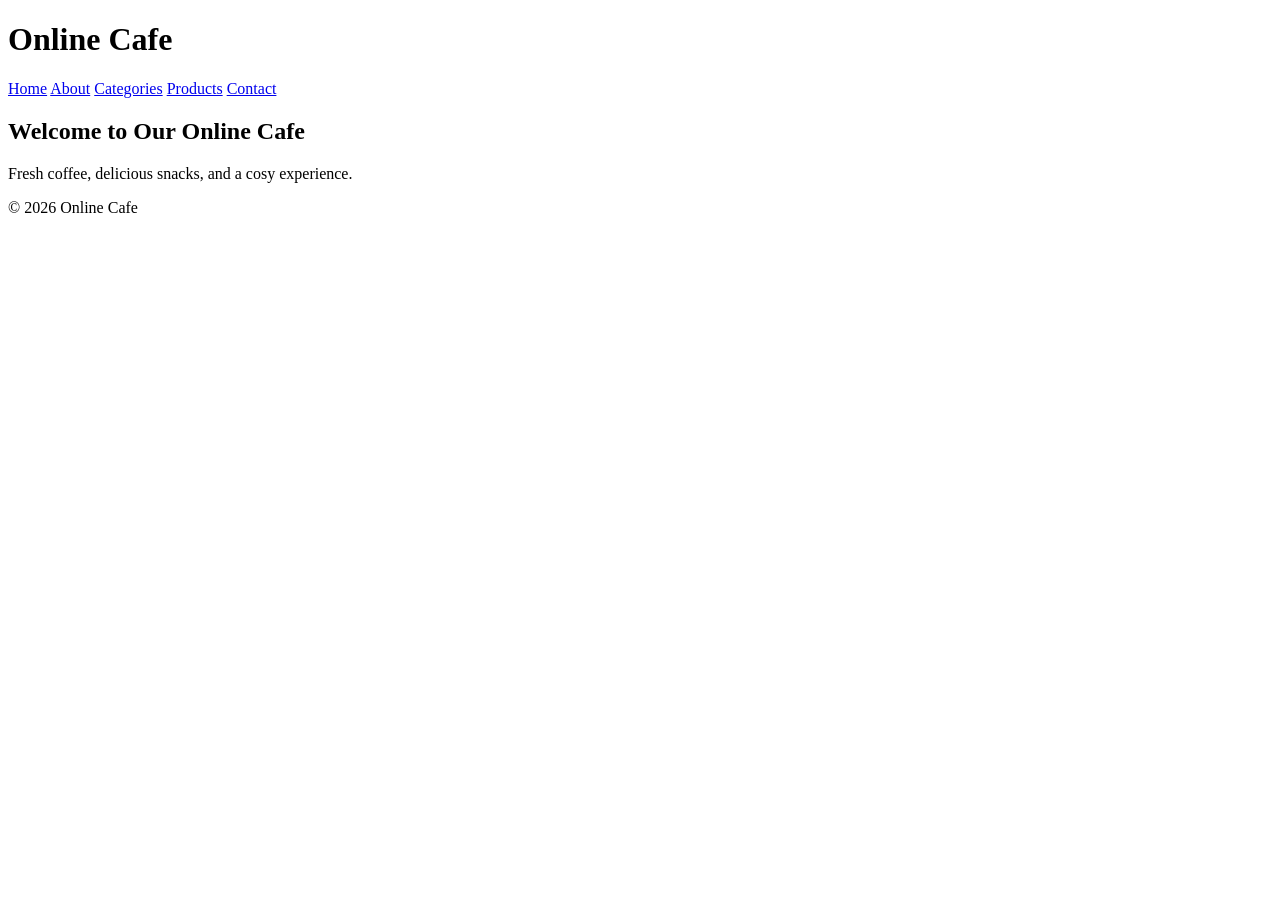
==== index.html @ c0706818 "Add files via upload" ====
<!DOCTYPE html>
<html lang="en">

<head>
    <meta charset="UTF-8">
    <meta name="viewport" content="width=device-width, initial-scale=1.0">
    <title>Online Cafe</title>

    <link rel="stylesheet" href="assets/css/base.css">
    <link rel="stylesheet" href="assets/css/layout.css">
    <link rel="stylesheet" href="assets/css/components.css">
    <link rel="stylesheet" href="assets/css/responsive.css">
</head>

<body>

<header>
    <h1>Online Cafe</h1>

    <nav>
        <a href="index.html">Home</a>
        <a href="about.html">About</a>
        <a href="categories.html">Categories</a>
        <a href="products.html">Products</a>
        <a href="contact.html">Contact</a>
    </nav>
</header>

<main>

<section>
    <h2>Welcome to Our Online Cafe</h2>
    <p>Fresh coffee, delicious snacks, and a cosy experience.</p>
</section>

</main>

<footer>
    <p>© 2026 Online Cafe</p>
</footer>

</body>
</html>
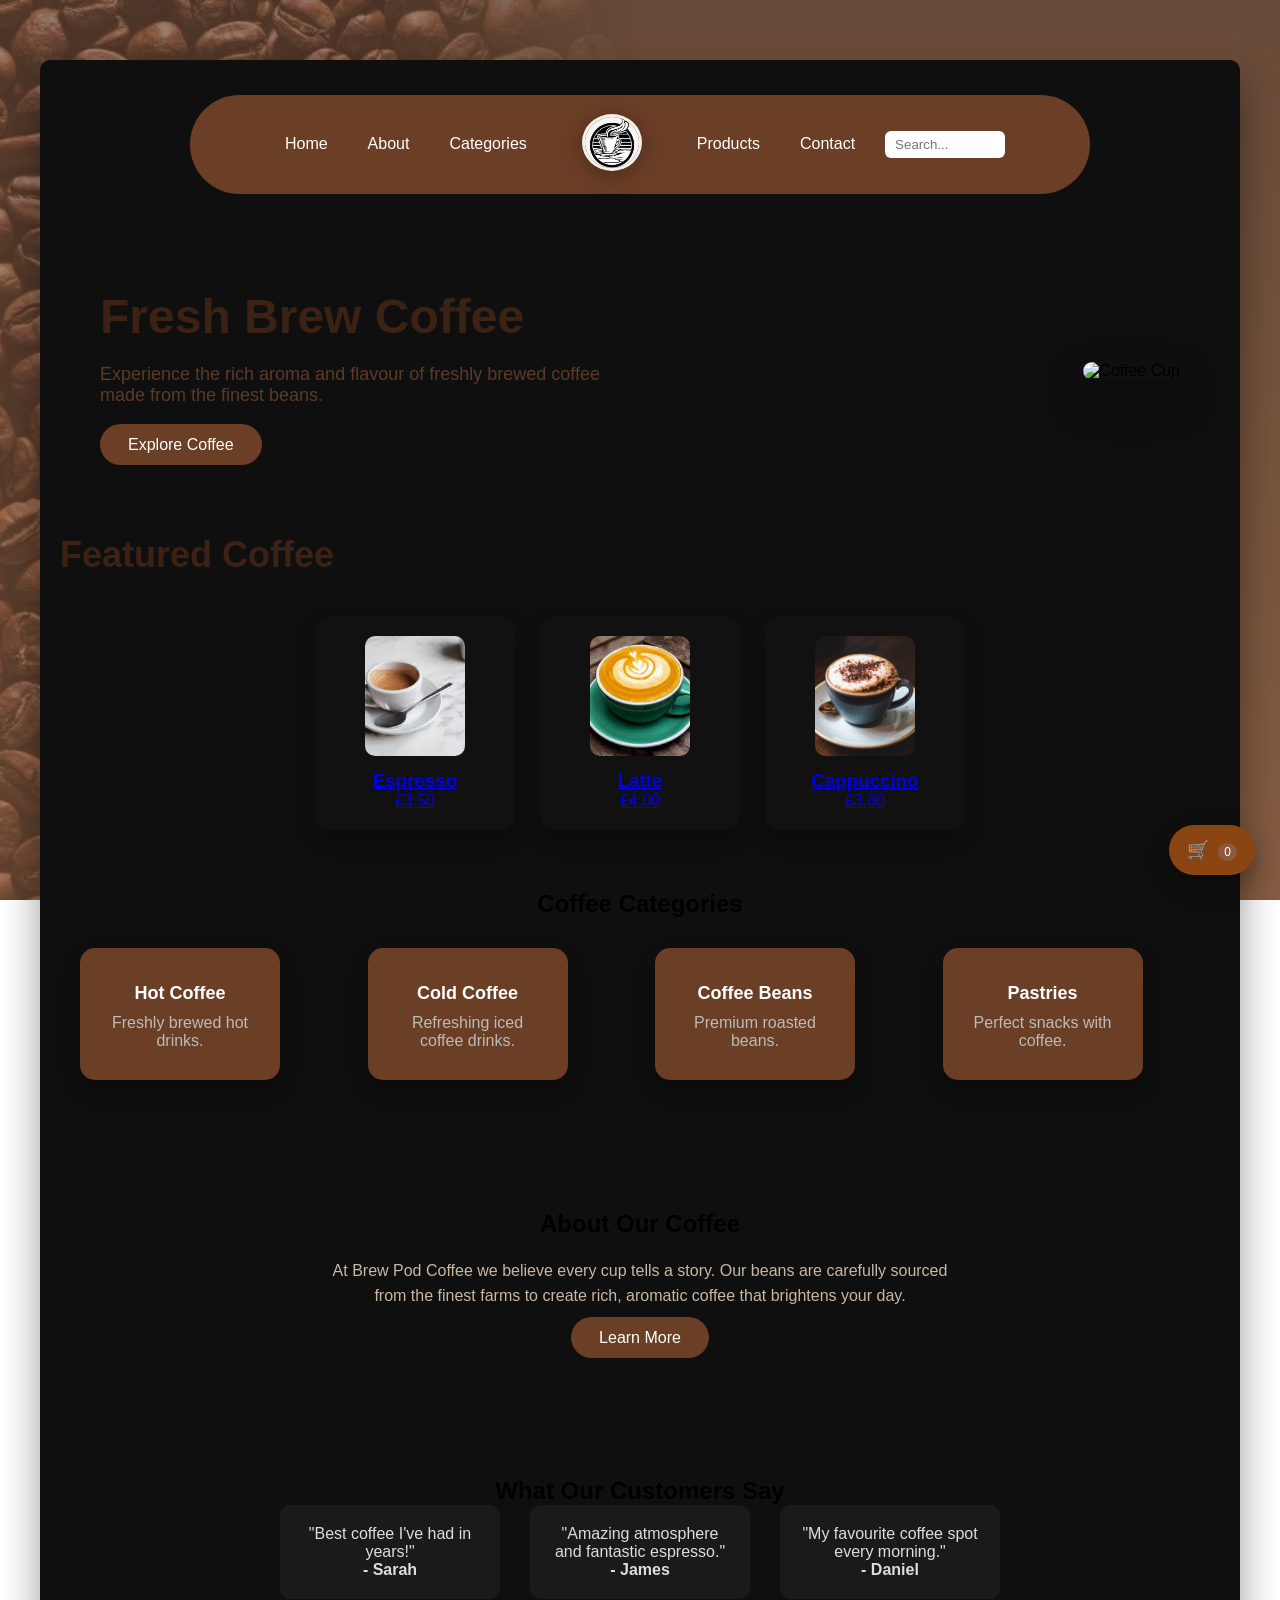
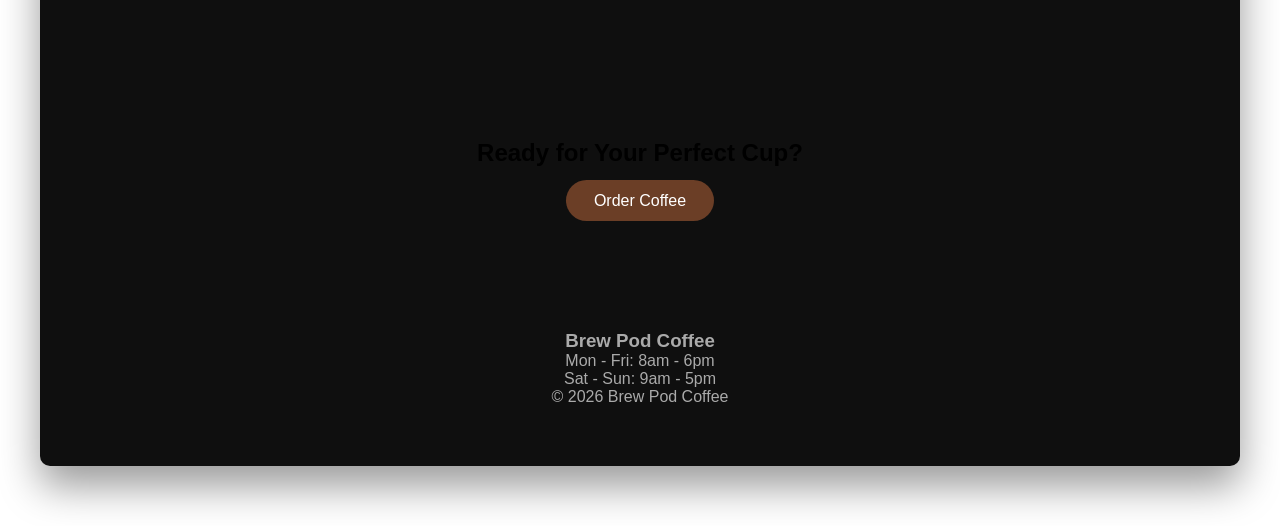
==== commit e2c020fe: "Final project" ====
--- a/index.html
+++ b/index.html
@@ -1,43 +1,227 @@
-<!DOCTYPE html>
-<html lang="en">
-
-<head>
-    <meta charset="UTF-8">
-    <meta name="viewport" content="width=device-width, initial-scale=1.0">
-    <title>Online Cafe</title>
-
-    <link rel="stylesheet" href="assets/css/base.css">
-    <link rel="stylesheet" href="assets/css/layout.css">
-    <link rel="stylesheet" href="assets/css/components.css">
-    <link rel="stylesheet" href="assets/css/responsive.css">
-</head>
-
-<body>
-
-<header>
-    <h1>Online Cafe</h1>
-
-    <nav>
-        <a href="index.html">Home</a>
-        <a href="about.html">About</a>
-        <a href="categories.html">Categories</a>
-        <a href="products.html">Products</a>
-        <a href="contact.html">Contact</a>
-    </nav>
-</header>
-
-<main>
-
-<section>
-    <h2>Welcome to Our Online Cafe</h2>
-    <p>Fresh coffee, delicious snacks, and a cosy experience.</p>
-</section>
-
-</main>
-
-<footer>
-    <p>© 2026 Online Cafe</p>
-</footer>
-
-</body>
+<!DOCTYPE html>
+<html lang="en">
+
+    <head>
+        <meta charset="UTF-8">
+        <meta name="viewport" content="width=device-width, initial-scale=1.0">
+        <title>Brew Pod Coffee House</title>
+
+        <link rel="stylesheet" href="assets/css/base.css">
+        <link rel="stylesheet" href="assets/css/layout.css">
+        <link rel="stylesheet" href="assets/css/components.css">
+        <link rel="stylesheet" href="assets/css/responsive.css">
+    </head>
+
+    <body>
+
+<!-- NAVBAR -->
+<img src="assets/images/large-beans.jpg" class="beans-bg">
+
+        <div class="page-wrapper">
+
+        <div class="content-container">
+
+           <header class="navbar">
+
+            <div class="nav-group">
+
+                <a href="index.html">Home</a>
+                <a href="about.html">About</a>
+                <a href="categories.html">Categories</a>
+
+                <a href="index.html">
+                    <img src="assets/images/logo.png" class="nav-logo">
+                </a>
+
+                <a href="products.html">Products</a>
+                <a href="contact.html">Contact</a>
+
+                <input type="text" placeholder="Search..." class="search-bar" id="search-input">
+
+            </div>
+
+        </header>
+    
+        <section class="hero">
+
+            <div class="hero-text">
+
+                <h1>Fresh Brew Coffee</h1>
+
+                <p>
+Experience the rich aroma and flavour of freshly brewed coffee
+made from the finest beans.
+                </p>
+
+                <a href="products.html" class="hero-btn">Explore Coffee</a>
+
+            </div>
+
+            <div class="hero-image">
+                <img src="assets/images/coffee-cup.jpeg" alt="Coffee Cup">
+            </div>
+
+        </section>
+
+<section class="featured">
+
+        <h2>Featured Coffee</h2>
+
+    <div class="coffee-grid">
+        
+        <a href="products.html#hot">
+
+            <div class="coffee-card">
+
+                <img src="assets/images/espresso.jpeg">
+                <h3>Espresso</h3>
+                <p>£3.50</p>
+
+            </div>
+
+        </a>
+
+        <a href="products.html#hot">
+
+            <div class="coffee-card">
+
+            <img src="assets/images/latte.jpeg">
+            <h3>Latte</h3>
+            <p>£4.00</p>
+
+            </div>
+
+        </a>
+
+        <a href="products.html#hot">
+        
+            <div class="coffee-card">
+
+                <img src="assets/images/cappuccino.png">
+                <h3>Cappuccino</h3>
+                <p>£3.80</p>
+        
+            </div>
+
+        </a>
+
+
+    </div>
+
+</section>
+
+<section class="categories">
+
+    <h2>Coffee Categories</h2>
+
+    <div class="category-grid">
+
+        <div class="category-card">
+
+            <h3>Hot Coffee</h3>
+            <p>Freshly brewed hot drinks.</p>
+
+        </div>
+
+        <div class="category-card">
+
+            <h3>Cold Coffee</h3>
+            <p>Refreshing iced coffee drinks.</p>
+
+        </div>
+
+        <div class="category-card">
+
+            <h3>Coffee Beans</h3>
+            <p>Premium roasted beans.</p>
+        </div>
+
+        <div class="category-card">
+            
+            <h3>Pastries</h3>
+            <p>Perfect snacks with coffee.</p>
+
+        </div>
+
+
+    </div>
+
+</section>
+
+<section class="about-preview">
+
+    <h2>About Our Coffee</h2>
+
+    <p>
+At Brew Pod Coffee we believe every cup tells a story.
+Our beans are carefully sourced from the finest farms
+to create rich, aromatic coffee that brightens your day.
+</p>
+
+<a href="about.html" class="hero-btn">Learn More</a>
+
+</section>
+
+<section class="reviews">
+
+    <h2>What Our Customers Say</h2>
+
+    <div class="review-grid">
+
+        <div class="review-card">
+            
+            <p>"Best coffee I've had in years!"</p>
+            <h4>- Sarah</h4>
+
+        </div>
+
+
+        <div class="review-card">
+
+            <p>"Amazing atmosphere and fantastic espresso."</p>
+            <h4>- James</h4>
+
+        </div>
+
+
+        <div class="review-card">
+
+            <p>"My favourite coffee spot every morning."</p>
+            <h4>- Daniel</h4>
+
+        </div>
+
+
+    </div>
+
+</section>
+
+<section class="cta">
+
+  <h2>Ready for Your Perfect Cup?</h2>
+
+  <div class="cta-button">
+    <a href="products.html" class="hero-btn">Order Coffee</a>
+</div>
+
+</section>
+
+<footer class="footer">
+
+    <h3>Brew Pod Coffee</h3>
+    <p>Mon - Fri: 8am - 6pm</p>
+    <p>Sat - Sun: 9am - 5pm</p>
+    <p>© 2026 Brew Pod Coffee</p>
+
+</footer>
+
+    <script src="assets/js/script.js"></script>
+
+    <div class="floating-cart">
+    <a href="cart.html">
+        🛒 <span id="cart-count">0</span>
+    </a>
+</div>
+
+    </body>
 </html>
--- a/assets/css/base.css
+++ b/assets/css/base.css
@@ -0,0 +1,334 @@
+*{
+margin:0;
+padding:0;
+box-sizing:border-box;
+}
+
+body{
+margin:0;
+font-family:Arial, Helvetica, sans-serif;
+
+background:
+linear-gradient(rgba(77, 43, 21, 0.85), rgba(120,75,45,0.9)),
+url("../images/coffee-bg.jpg");
+
+background-size:cover;
+background-position:center;
+background-attachment:fixed;
+}
+
+.products-section{
+margin-top:60px;
+}
+
+.product-grid{
+
+display:grid;
+
+grid-template-columns:repeat(3,1fr);
+
+gap:30px;
+
+}
+
+.product-card{
+
+background:#fff;
+
+border-radius:15px;
+
+padding:20px;
+
+text-align:center;
+
+transition:0.3s;
+
+}
+
+.product-card img{
+
+width:100%;
+
+border-radius:10px;
+
+margin-bottom:10px;
+
+}
+
+.product-card:hover{
+
+transform:translateY(-10px);
+
+box-shadow:0 15px 30px rgba(0,0,0,0.25);
+
+}
+
+.products-section h2{
+margin:60px 0 20px 0;
+text-align:center;
+font-size:28px;
+}
+
+.product-grid{
+display:grid;
+grid-template-columns:repeat(3,1fr);
+gap:30px;
+}
+
+.add-cart{
+margin-top:10px;
+padding:8px 16px;
+border:none;
+background:#6b3e26;
+color:white;
+border-radius:5px;
+cursor:pointer;
+transition:0.3s;
+}
+
+.add-cart:hover{
+background:#8b5a3c;
+}
+
+.products-section{
+margin-bottom:60px;
+}
+
+.products-section h2{
+font-size:28px;
+margin-bottom:25px;
+color:#4b2e1e;
+}
+
+html{
+scroll-behavior:smooth;
+}
+
+.about-mission{
+
+text-align:center;
+margin:50px 0;
+padding:20px;
+background:#111;
+border-radius:10px;
+
+}
+
+.process-grid{
+
+display:grid;
+
+grid-template-columns:repeat(3,1fr);
+
+gap:20px;
+
+margin-top:20px;
+
+}
+
+.process-card{
+
+background:#111;
+
+padding:20px;
+
+border-radius:10px;
+
+text-align:center;
+
+transition:0.3s;
+
+}
+
+.process-card:hover{
+
+transform:translateY(-5px);
+
+}
+
+.stats-grid{
+
+display:flex;
+
+justify-content:space-around;
+
+text-align:center;
+
+margin:50px 0;
+
+}
+
+.stats-grid h2{
+
+font-size:28px;
+
+color:#d2a679;
+
+}
+
+.team-card img{
+width:100%;
+height:220px;
+object-fit:cover;
+border-radius:10px;
+}
+
+.category-grid{
+
+display:grid;
+
+grid-template-columns:repeat(2,1fr);
+
+gap:25px;
+
+margin-top:30px;
+
+}
+
+.category-card{
+
+background:#8B4513; /* brown card */
+
+border-radius:15px;
+
+padding:15px;
+
+text-align:center;
+
+cursor:pointer;
+
+text-decoration:none;
+
+transition:0.3s;
+
+}
+
+.category-card img{
+
+width:100%;
+height:180px;
+
+object-fit:cover;
+
+border-radius:10px;
+
+margin-bottom:10px;
+
+}
+
+.category-card h3{
+
+position:static; /* IMPORTANT */
+
+color:white;
+
+font-size:18px;
+
+margin-top:5px;
+
+}
+
+.category-card:hover img{
+
+transform:scale(1.1);
+
+}
+
+.search-bar{
+border-radius:20px;
+padding:8px 15px;
+border:none;
+outline:none;
+}
+
+.sort-container{
+
+margin:20px 0;
+
+display:flex;
+align-items:center;
+gap:10px;
+
+}
+
+#sort-price{
+
+padding:6px 10px;
+border-radius:6px;
+border:none;
+
+}
+
+.coffee-grid{
+
+display:flex;
+
+justify-content:center; /* center items */
+
+gap:25px; /* space between */
+
+flex-wrap:wrap; /* responsive */
+
+margin-top:20px;
+
+}
+
+.coffee-card{
+
+background:#111;
+
+padding:15px;
+
+border-radius:12px;
+
+width:180px;
+
+text-align:center;
+
+transition:0.3s;
+
+}
+
+.coffee-card img{
+
+width:100%;
+
+height:120px;
+
+object-fit:cover;
+
+border-radius:10px;
+
+margin-bottom:10px;
+
+}
+
+.coffee-card{
+
+background:#111;
+
+padding:15px;
+
+border-radius:12px;
+
+width:180px;
+
+text-align:center;
+
+transition:0.3s;
+
+}
+
+.coffee-card img{
+
+width:100%;
+
+height:120px;
+
+object-fit:cover;
+
+border-radius:10px;
+
+margin-bottom:10px;
+
+}
--- a/assets/css/layout.css
+++ b/assets/css/layout.css
@@ -0,0 +1,339 @@
+.page-wrapper{
+display:flex;
+justify-content:center;
+padding:60px 0;
+}
+
+.content-container{
+width:1200px;
+background:#f8f5f2;
+border-radius:25px;
+padding:40px;
+box-shadow:0 20px 40px rgba(0,0,0,0.4);
+background:#0f0f0f;
+border-radius:10px;
+padding:20px;
+position:relative;
+z-index:2;
+
+}
+
+.nav-left,
+.nav-right{
+
+display:flex;
+align-items:center;
+gap:25px;
+}
+
+.navbar{
+display:flex;
+justify-content:center;
+padding:15px 30px;
+}
+
+.nav-group{
+display:flex;
+align-items:center;
+justify-content:center;
+gap: 20px;
+background:#6b3e26;
+padding:14px 40px;
+border-radius:50px;
+width:900px;
+margin:0 auto;
+}
+
+.nav-group a{
+color:white;
+text-decoration:none;
+font-size:16px;
+font-weight:500;
+padding:5px 10px
+}
+
+.search-bar{
+padding:6px 10px;
+border-radius:6px;
+border:none;
+width:120px;
+}
+
+.background-layer{
+display:flex;
+justify-content:center;
+padding:80px 20px;
+}
+
+.site-card{
+width:1200px;
+max-width:90%;
+background:#ffffff;
+border-radius:30px;
+padding:50px;
+box-shadow:0 20px 50px rgba(228, 223, 176, 0.842);
+}
+
+.hero h1{
+
+font-size:50px;
+color:#3a2216;
+}
+
+.hero p{
+
+font-size:20px;
+color:#6a4a3c
+}
+
+.hero{
+display:flex;
+align-items:center;
+justify-content:space-between;
+
+padding:80px 40px;
+}
+
+.hero-text{
+
+max-width:500px;
+}
+
+.hero-text h1{
+
+font-size:48px;
+color:#3b2215;
+margin-bottom:20px;
+}
+
+.hero-text p{
+
+font-size:18px;
+color:#5c3a29;
+margin-bottom:30px;
+}
+
+.hero-btn{
+
+background:#6b3e26;
+color:white;
+padding:12px 28px;
+border-radius:30px;
+text-decoration:none;
+font-weight:500;
+transition:0.3s;
+}
+
+.hero-btn:hover{
+
+background:#8a5537;
+}
+
+.hero-image img{
+
+width:350px;
+border-radius:20px;
+box-shadow:0 20px 40px rgba(0,0,0,0.4);
+
+}
+
+.featured h2{
+
+font-size:36px;
+margin-bottom:40px;
+color:#3b2215;
+}
+
+.coffee-card{
+
+background:#111;
+padding:20px;
+border-radius:15px;
+width:200px;
+box-shadow:0 10px 20px rgba(0,0,0,0.3);
+transition:all 0.3s ease;
+cursor:pointer;
+
+}
+
+.coffee-card img{
+
+width:100px;
+
+margin-bottom:10px;
+}
+
+.categories{
+
+text-align:center;
+padding:60px 20px;
+
+}
+
+.category-grid{
+
+display:flex;
+justify-content:center;
+gap:30px;
+flex-wrap:wrap;
+
+}
+.coffee-card:hover{
+
+transform:translateY(-10px) scale(1.05);
+box-shadow:0 20px 40px rgba(0,0,0,0.5);
+
+}
+
+.category-card{
+
+background:#111;
+padding:25px;
+width:200px;
+border-radius:12px;
+box-shadow:0 10px 20px rgba(0,0,0,0.3);
+transition:0.3s;
+
+}
+
+.category-card:hover{
+
+transform:translateY(-5px);
+
+}
+
+.category-card h3{
+
+color:#fff;
+margin-bottom:10px;
+
+}
+
+.category-card p{
+
+color:#bbb;
+
+}
+
+.about-preview{
+
+text-align:center;
+padding:70px 40px;
+max-width:700px;
+margin:auto;
+
+}
+
+.about-preview p{
+
+margin:20px 0;
+color:#c9b7a6;
+line-height:1.6;
+
+}
+
+.reviews{
+
+text-align:center;
+padding:60px 20px;
+
+}
+
+.review-grid{
+
+display:flex;
+justify-content:center;
+gap:30px;
+
+}
+
+.review-card{
+
+background:#1a1a1a;
+padding:20px;
+border-radius:10px;
+width:220px;
+color:#ddd;
+
+}
+
+.cta{
+text-align:center;
+padding:80px 20px;
+}
+
+.cta h2{
+margin-bottom:25px;
+}
+
+.cta-button{
+display:block;
+}
+
+.footer{
+
+text-align:center;
+padding:40px;
+color:#aaa;
+
+}
+
+.bean{
+
+position:fixed;
+width:220px;
+pointer-events:none;
+z-index:1;
+opacity:0.85;
+filter: drop-shadow(0 15px 25px rgba(0,0,0,0.25));
+
+}
+/* Bean 1 - top right corner */
+
+.bean1{
+
+top:0;
+right:0;
+transform: rotate(20deg);
+
+}
+
+/* Bean 2 - bottom left corner */
+
+.bean2{
+
+position:fixed;
+
+bottom:0;
+left:0;
+
+top:auto;
+right:auto;
+
+}
+
+.beans-bg{
+
+position:fixed;
+
+top:0;
+left:0;
+height:100vh;
+width:50vw;
+object-fit:cover;
+opacity:0.35;
+pointer-events:none;
+
+z-index:0;
+
+/* fade effect */
+
+mask-image: linear-gradient(to right, black 60%, transparent);
+-webkit-mask-image: linear-gradient(to right, black 60%, transparent);
+
+}
+
+.site-card{
+position:relative;
+z-index:2;
+}
--- a/assets/css/components.css
+++ b/assets/css/components.css
@@ -0,0 +1,489 @@
+.nav-logo{
+/* position:absolute;
+left:50%;
+transform:translateX(-50%);
+top:-30px;
+
+background:#3a2216;
+border-radius:50%;
+padding:12px;
+width:55px;
+margin:0 40px; */
+
+border-style: solid;
+border-radius: 50%;
+border-color: #f5efe8;
+
+width:50px;
+
+margin:0 20px;
+
+
+}
+
+.nav-logo{
+
+width:60px; 
+height:auto;
+margin:0 15px;
+filter: drop-shadow(0 4px 10px rgba(0,0,0,0.3));
+
+}
+
+.nav-left,
+.nav-right{
+display:flex;
+gap:25px;
+align-items:center;
+}
+
+.nav-left a,
+.nav-right a{
+text-decoration:none;
+color:#f3e6d9;
+font-weight:500;
+}
+
+.search-box input{
+
+padding:7px 14px;
+border-radius:20px;
+border:none;
+outline:none;
+background:#f5efe8;
+color:#3a2216;
+}
+
+.page-title{
+text-align:center;
+margin-bottom:40px;
+}
+
+.category-grid{
+display:grid;
+grid-template-columns:repeat(4,1fr);
+gap:30px;
+}
+
+.category-card{
+
+background:#6b3e26;
+
+padding:30px;
+
+border-radius:15px;
+
+text-align:center;
+
+color:white;
+
+transition:0.3s;
+
+}
+
+.category-card:hover{
+transform:translateY(-8px);
+box-shadow:0 15px 30px rgba(0,0,0,0.3);
+}
+
+.category-card a{
+display:inline-block;
+margin-top:10px;
+color:#f3d5b5;
+text-decoration:none;
+}
+
+.product-card{
+background:#ffffff;
+border-radius:10px;
+padding:20px;
+text-align:center;
+box-shadow:0 8px 20px rgba(0,0,0,0.1);
+transition:0.3s;
+}
+
+.product-card img{
+width:100%;
+height:180px;
+object-fit:cover;
+border-radius:8px;
+margin-bottom:10px;
+}
+
+.product-card:hover{
+transform:translateY(-8px);
+box-shadow:0 15px 30px rgba(0,0,0,0.2);
+}
+
+.cart-icon{
+color:white;
+font-size:18px;
+margin-left:15px;
+cursor:pointer;
+}
+
+#cart-count{
+background:#f3d5b5;
+color:#4b2e1e;
+padding:2px 6px;
+border-radius:10px;
+font-size:12px;
+margin-left:4px;
+}
+
+.about-hero{
+text-align:center;
+margin-bottom:40px;
+}
+
+.about-story{
+
+display:flex;
+align-items:center;
+gap:40px;
+margin-bottom:60px;
+
+}
+
+.about-image img{
+
+width:100%;
+border-radius:10px;
+
+}
+
+.about-features{
+
+text-align:center;
+
+}
+
+.features-grid{
+
+display:grid;
+grid-template-columns:repeat(3,1fr);
+gap:30px;
+margin-top:30px;
+
+}
+
+.feature-card{
+
+background:#ffffff;
+padding:25px;
+border-radius:10px;
+box-shadow:0 8px 20px rgba(0,0,0,0.1);
+transition:0.3s;
+
+}
+
+.feature-card:hover{
+
+transform:translateY(-8px);
+
+}
+
+.contact-page{
+margin-top:40px;
+}
+
+.contact-page h1{
+text-align:center;
+margin-bottom:40px;
+}
+
+.contact-container{
+
+display:flex;
+gap:50px;
+justify-content:center;
+
+}
+
+.contact-info{
+
+width:40%;
+
+}
+
+.contact-form{
+
+width:40%;
+
+}
+
+.contact-form form{
+
+display:flex;
+flex-direction:column;
+gap:12px;
+
+}
+
+.contact-form input,
+.contact-form textarea{
+
+padding:10px;
+border-radius:6px;
+border:1px solid #ccc;
+
+}
+
+.contact-form button{
+
+background:#6b3e26;
+color:white;
+padding:10px;
+border:none;
+border-radius:6px;
+cursor:pointer;
+
+}
+
+.contact-form button:hover{
+
+background:#8b5a3c;
+
+}
+
+.map-section{
+
+margin-top:60px;
+text-align:center;
+
+}
+
+.site-footer{
+
+margin-top:80px;
+background:#3e2723;
+color:white;
+padding:40px;
+
+}
+
+.footer-container{
+
+display:flex;
+justify-content:space-between;
+gap:40px;
+
+}
+
+.footer-section{
+
+display:flex;
+flex-direction:column;
+gap:8px;
+
+}
+
+.footer-section a{
+
+color:white;
+text-decoration:none;
+
+}
+
+.footer-section a:hover{
+
+text-decoration:underline;
+
+}
+
+.copyright{
+
+text-align:center;
+margin-top:20px;
+font-size:14px;
+opacity:0.8;
+
+}
+
+.cart-icon{
+
+margin-left:20px;
+font-size:18px;
+cursor:pointer;
+position:relative;
+
+}
+
+#cart-count{
+
+background:#8b5a3c;
+color:white;
+padding:2px 6px;
+border-radius:50%;
+font-size:12px;
+margin-left:4px;
+
+}
+
+
+.add-cart{
+
+margin-top:10px;
+background:#6b3e26;
+color:white;
+border:none;
+padding:8px 12px;
+border-radius:6px;
+cursor:pointer;
+
+}
+
+.add-cart:hover{
+
+background:#8b5a3c;
+
+}
+
+#popup{
+
+position:fixed;
+bottom:30px;
+right:30px;
+background:#6b3e26;
+color:white;
+padding:12px 20px;
+opacity:0;
+transition:0.3s;
+
+}
+
+#popup.show{
+
+opacity:1;
+
+}
+
+.cart-container{
+position:relative;
+}
+
+.cart-dropdown{
+
+position:absolute;
+
+top:35px;
+right:0;
+background:white;
+width:220px;
+border-radius:8px;
+box-shadow:0 5px 15px rgba(0,0,0,0.2);
+padding:15px;
+display:none;
+z-index:1000;
+
+}
+
+.cart-dropdown p{
+
+margin:6px 0;
+font-size:14px;
+
+}
+
+.cart-container:hover .cart-dropdown{
+
+display:block;
+
+}
+
+.cart-dropdown a{
+
+display:block;
+margin-top:10px;
+text-align:center;
+background:#6b3e26;
+color:white;
+padding:6px;
+border-radius:5px;
+text-decoration:none;
+
+}
+
+.cart-dropdown a:hover{
+
+background:#8b5a3c;
+
+}
+
+.cart-summary{
+
+margin-top:30px;
+padding:20px;
+background:#ffffff;
+border-radius:8px;
+box-shadow:0 5px 15px rgba(0,0,0,0.1);
+text-align:center;
+
+}
+
+.checkout-btn{
+
+margin-top:10px;
+background:#6b3e26;
+color:white;
+border:none;
+padding:10px 20px;
+border-radius:6px;
+cursor:pointer;
+font-size:16px;
+
+}
+
+.checkout-btn:hover{
+
+background:#8b5a3c;
+
+}
+
+.floating-cart{
+position:fixed;
+bottom:25px;
+right:25px;
+background:#8B4513;
+color:white;
+padding:14px 18px;
+border-radius:50px;
+font-size:18px;
+box-shadow:0 10px 25px rgba(0,0,0,0.3);
+z-index:999;
+transition:0.3s;
+}
+
+.floating-cart a{
+color:white;
+text-decoration:none;
+}
+
+.floating-cart:hover{
+transform:scale(1.1);
+background:#a0522d;
+}
+
+.floating-cart{
+position:fixed;
+bottom:25px;
+right:25px;
+background:#8B4513;
+color:white;
+padding:14px 18px;
+border-radius:50px;
+font-size:18px;
+box-shadow:0 10px 25px rgba(0,0,0,0.3);
+z-index:999;
+transition:0.3s;
+}
+
+.floating-cart a{
+color:white;
+text-decoration:none;
+}
+
+.floating-cart:hover{
+transform:scale(1.1);
+background:#a0522d;
+}
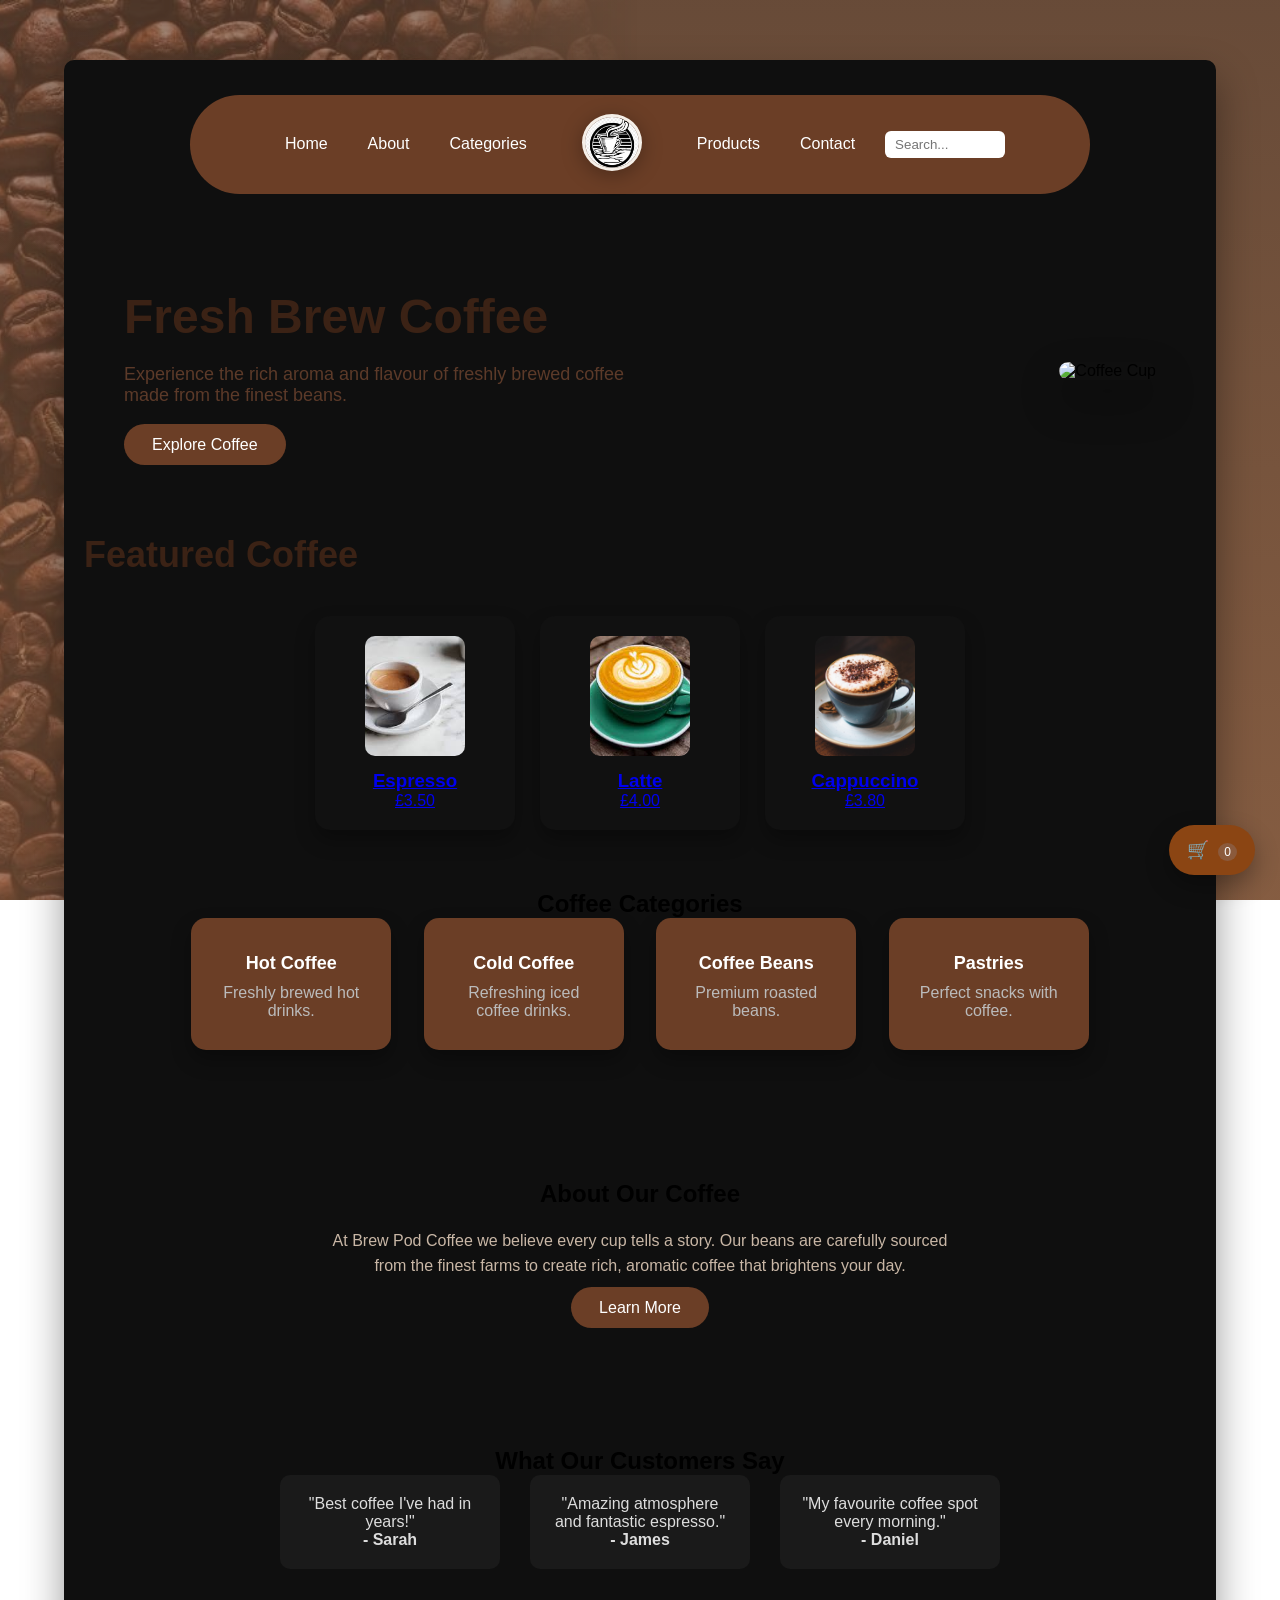
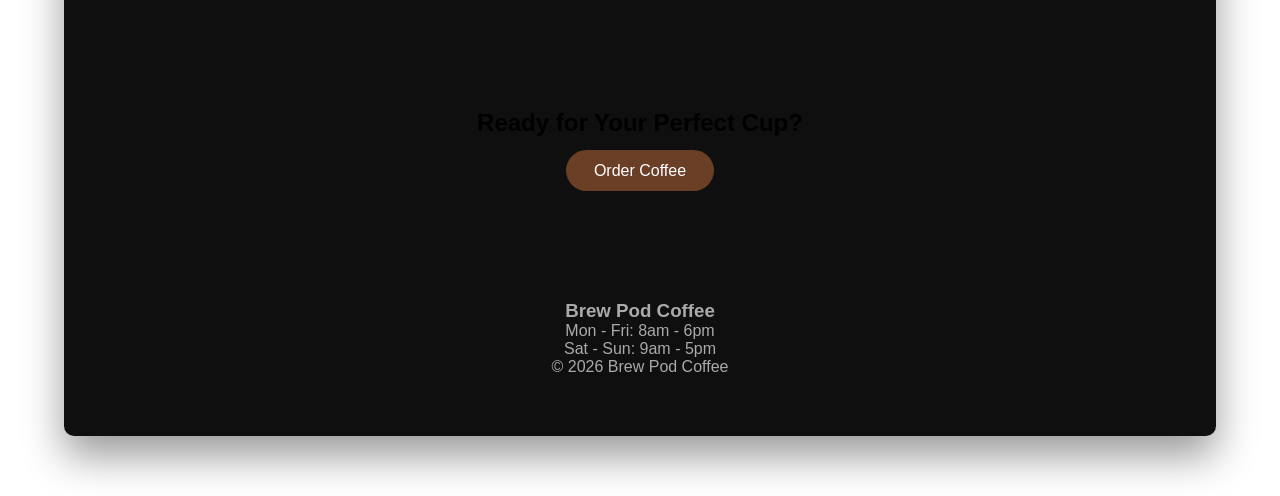
==== commit c70dd58f: "Initial commit" ====
--- a/index.html
+++ b/index.html
@@ -14,7 +14,6 @@
 
     <body>
 
-<!-- NAVBAR -->
 <img src="assets/images/large-beans.jpg" class="beans-bg">
 
         <div class="page-wrapper">
@@ -23,7 +22,7 @@
 
            <header class="navbar">
 
-            <div class="nav-group">
+            <div class="nav-group" id="nav-menu">
 
                 <a href="index.html">Home</a>
                 <a href="about.html">About</a>
@@ -38,9 +37,31 @@
 
                 <input type="text" placeholder="Search..." class="search-bar" id="search-input">
 
+                <div class="menu-toggle" id="menu-toggle">
+                    ☰
+                </div>
+
             </div>
 
         </header>
+
+        <!-- MOBILE MENU BUTTON -->
+            <div class="mobile-menu-btn" id="mobile-menu-btn">
+                ☰
+            </div>
+
+        <!-- MOBILE MENU OVERLAY -->
+            <div class="mobile-menu" id="mobile-menu">
+
+        <div class="close-btn" id="close-menu">✕</div>
+
+            <a href="index.html">Home</a>
+            <a href="about.html">About</a>
+            <a href="categories.html">Categories</a>
+            <a href="products.html">Products</a>
+            <a href="contact.html">Contact</a>
+
+        </div>
     
         <section class="hero">
 
--- a/assets/css/base.css
+++ b/assets/css/base.css
@@ -331,4 +331,179 @@
 
 margin-bottom:10px;
 
+}
+
+.cart-row{
+
+display:flex;
+align-items:center;
+justify-content:space-between;
+
+padding:10px 0;
+border-bottom:1px solid rgba(255,255,255,0.1);
+
+}
+
+.cart-row span:first-child{
+
+flex:1; /* pushes everything nicely */
+text-align:left;
+
+}
+
+.cart-row span:last-child{
+
+flex:1;
+text-align:right;
+
+}
+
+.qty-controls{
+
+display:flex;
+align-items:center;
+gap:8px;
+
+flex:1;
+justify-content:center;
+
+}
+
+.qty-controls button{
+
+background:#8B4513;
+
+color:white;
+
+border:none;
+
+padding:5px 10px;
+
+cursor:pointer;
+
+border-radius:5px;
+
+}
+
+/* Hamburger menu */
+
+.menu-toggle{
+display:none;
+font-size: 26px;
+color: white;
+cursor: pointer;
+}
+
+@media (max-width:768px){
+
+/* show hamburger */
+.menu-toggle{
+display:block;
+}
+
+/* stack navbar */
+.nav-group{
+flex-direction:column;
+align-items:center;
+width:100%;
+max-width:900px;
+flex-wrap:wrap;
+}
+
+/* hide everything except hamburger */
+.nav-group a,
+.nav-group input{
+display:none;
+}
+
+/* show when active */
+.nav-group.active a,
+.nav-group.active input{
+display:block;
+margin:10px 0;
+}
+
+}
+
+@media (max-width:1024px){
+
+.hero{
+flex-direction:column;
+text-align:center;
+gap:30px;
+}
+
+.hero-text{
+margin-bottom:20px;
+}
+
+}
+
+.categories{
+text-align:center;
+}
+
+.category-grid{
+justify-content:center;
+}
+
+.category-grid{
+max-width:900px;
+margin:0 auto;
+}
+
+body{
+overflow-x:hidden;
+}
+
+.content-container{
+width:100%;
+max-width:1200px;
+margin:0 auto;
+padding:20px; /* smaller for mobile */
+box-sizing:border-box;
+}
+
+/* NAV LINKS */
+.nav-links{
+display:flex;
+align-items:center;
+gap:20px;
+}
+
+/* HAMBURGER */
+.menu-toggle{
+display:none;
+font-size:26px;
+color:white;
+cursor:pointer;
+}
+
+/* MOBILE */
+@media (max-width:768px){
+
+.menu-toggle{
+display:block;
+}
+
+.nav-links{
+display:none;
+flex-direction:column;
+width:100%;
+text-align:center;
+background:#6b3e26;
+padding:15px 0;
+border-radius:10px;
+margin-top:10px;
+}
+
+.nav-links.active{
+display:flex;
+}
+
+}
+
+html, body{
+overflow-x: hidden;
+max-width: 100%;
 }
--- a/assets/css/layout.css
+++ b/assets/css/layout.css
@@ -5,7 +5,9 @@
 }
 
 .content-container{
-width:1200px;
+max-width: 1200px;
+width: 90%;
+margin: 0 auto;
 background:#f8f5f2;
 border-radius:25px;
 padding:40px;
@@ -40,7 +42,8 @@
 background:#6b3e26;
 padding:14px 40px;
 border-radius:50px;
-width:900px;
+width:100%;
+max-width:900px;
 margin:0 auto;
 }
 
@@ -131,7 +134,8 @@
 
 .hero-image img{
 
-width:350px;
+max-width:100%;
+height:auto;
 border-radius:20px;
 box-shadow:0 20px 40px rgba(0,0,0,0.4);
 
--- a/assets/css/components.css
+++ b/assets/css/components.css
@@ -339,22 +339,33 @@
 
 }
 
-#popup{
+.popup{
 
 position:fixed;
-bottom:30px;
-right:30px;
-background:#6b3e26;
-color:white;
-padding:12px 20px;
+
+bottom:80px;
+right:20px;
+
+background:#8B4513;
+color:white;
+
+padding:10px 15px;
+
+border-radius:6px;
+
 opacity:0;
+transform:translateY(20px);
+
 transition:0.3s;
 
-}
-
-#popup.show{
+z-index:9999;
+
+}
+
+.popup.show{
 
 opacity:1;
+transform:translateY(0);
 
 }
 
--- a/assets/css/responsive.css
+++ b/assets/css/responsive.css
@@ -0,0 +1,364 @@
+/* MOBILE */
+
+@media (max-width:768px){
+
+/* PAGE WIDTH FIX */
+.content-container{
+padding:15px;
+width:100%;
+}
+
+/* NAVBAR */
+.navbar{
+padding:10px;
+}
+
+/* PRODUCT GRID */
+.product-grid{
+grid-template-columns:1fr;
+}
+
+@media (max-width:820px){
+
+.product-grid{
+grid-template-columns:1fr;
+}
+
+.category-grid{
+grid-template-columns:1fr;
+}
+
+}
+
+/* CATEGORY GRID */
+.category-grid{
+grid-template-columns:1fr;
+}
+
+/* CARDS */
+.product-card,
+.category-card{
+width:100%;
+}
+
+/* HERO */
+.hero{
+flex-direction:column;
+text-align:center;
+}
+
+.hero img {
+    margin-top: 20px;
+}
+
+.hero-btn {
+    margin-top: 20px;
+}
+
+/* CART */
+.cart-row{
+flex-direction:column;
+align-items:flex-start;
+}
+
+}
+/* TABLET */
+
+@media (max-width:1024px){
+
+.content-container{
+padding:20px;
+}
+
+.product-grid{
+grid-template-columns:repeat(2,1fr);
+gap:20px;
+}
+
+.category-grid{
+grid-template-columns:repeat(2,1fr);
+gap:20px;
+}
+
+.hero{
+flex-direction:column;
+text-align:center;
+}
+
+}
+
+@media (max-width: 820px){
+
+.nav-group {
+    position: relative;
+}
+
+.menu-toggle {
+    display: block;
+}
+
+/* hide menu initially */
+.nav-group a,
+.nav-group input {
+    display: none;
+}
+
+/* show when active */
+.nav-group.active a,
+.nav-group.active input {
+    display: block;
+    width: 100%;
+    text-align: center;
+    margin: 10px 0;
+}
+
+.nav-group.active {
+    flex-direction: column;
+    background: #6b3e26;
+    padding: 15px;
+    border-radius: 10px;
+}
+
+}
+
+.category-grid {
+    justify-content: center;
+}
+
+@media (max-width: 1024px){
+
+.category-grid {
+    grid-template-columns: repeat(2, 1fr);
+}
+
+}
+
+.category-card {
+    margin: 0 auto;
+    text-align: center;
+}
+
+@media (max-width: 480px){
+
+.product-grid,
+.category-grid,
+.review-grid {
+    grid-template-columns: 1fr;
+}
+
+.hero h1 {
+    font-size: 24px;
+}
+
+.navbar {
+    padding: 10px;
+}
+
+}
+
+@media (max-width: 768px){
+
+    .nav-group{
+        display:none;
+        flex-direction:column;
+        background:#6f3e27;
+        position:absolute;
+        top:80px;
+        left:0;
+        width:100%;
+        padding:20px;
+    }
+
+    .nav-group.active{
+        display:flex;
+    }
+
+    .hamburger{
+        display:block;
+        font-size:28px;
+        cursor:pointer;
+        color:white;
+        position:absolute;
+        right:20px;
+        top:25px;
+    }
+}
+
+@media (max-width:768px){
+
+.hamburger{
+display:block;
+font-size:28px;
+cursor:pointer;
+color:white;
+}
+
+/* HIDE MENU */
+.nav-group{
+display:none;
+flex-direction:column;
+position:absolute;
+top:70px;
+left:0;
+width:100%;
+background:#6b3e26;
+padding:20px;
+z-index:999;
+}
+
+/* SHOW WHEN ACTIVE */
+.nav-group.active{
+display:flex;
+}
+
+/* FIX CRAMPED LAYOUT */
+.nav-container{
+flex-direction:row;
+padding:10px 15px;
+}
+
+.nav-logo{
+width:50px;
+}
+
+}@media (max-width:768px){
+
+/* show hamburger */
+.menu-toggle{
+display:block;
+}
+
+/* stack navbar */
+.nav-group{
+flex-direction:column;
+align-items:center;
+}
+
+/* hide links BUT NOT hamburger */
+.nav-group a,
+.nav-group input{
+display:none;
+}
+
+/* when active → show */
+.nav-group.active a,
+.nav-group.active input{
+display:block;
+margin:10px 0;
+}
+
+/* KEEP hamburger visible */
+.menu-toggle{
+display:block;
+}
+
+}
+
+/* MOBILE MENU BUTTON */
+.mobile-menu-btn{
+display:none;
+position:fixed;
+top:20px;
+left:50%;
+transform:translateX(-50%);
+font-size:28px;
+background:#111;
+color:white;
+padding:10px 15px;
+border-radius:8px;
+z-index:9999;
+cursor:pointer;
+}
+
+/* MOBILE MENU OVERLAY */
+.mobile-menu{
+position:fixed;
+top:0;
+left:0;
+width:100%;
+height:100vh;
+background:#111;
+display:flex;
+flex-direction:column;
+justify-content:center;
+align-items:center;
+gap:30px;
+opacity:0;
+pointer-events:none;
+transition:0.3s;
+z-index:9998;
+}
+
+.mobile-menu a{
+color:white;
+font-size:22px;
+text-decoration:none;
+}
+
+.mobile-menu.active{
+opacity:1;
+pointer-events:all;
+}
+
+/* CLOSE BUTTON */
+.close-btn{
+position:absolute;
+top:20px;
+left:20px;
+font-size:26px;
+color:white;
+cursor:pointer;
+}
+
+/* 🔥 BREAKPOINT */
+@media (max-width:820px){
+
+.navbar{
+display:none; /* ❌ REMOVE OLD NAVBAR */
+}
+
+.mobile-menu-btn{
+display:block; /* ✅ SHOW HAMBURGER */
+}
+
+}
+
+@media (max-width:820px){
+
+.product-grid{
+grid-template-columns:1fr !important;
+}
+
+.category-grid{
+grid-template-columns:1fr !important;
+}
+
+.process-grid{
+grid-template-columns:1fr !important;
+}
+
+.features-grid{
+grid-template-columns:1fr !important;
+}
+
+.review-grid{
+flex-direction:column;
+align-items:center;
+}
+
+}
+
+@media (max-width:820px){
+
+.hero{
+flex-direction:column;
+text-align:center;
+padding:40px 20px;
+}
+
+.hero-image img{
+max-width:100%;
+height:auto;
+}
+
+}
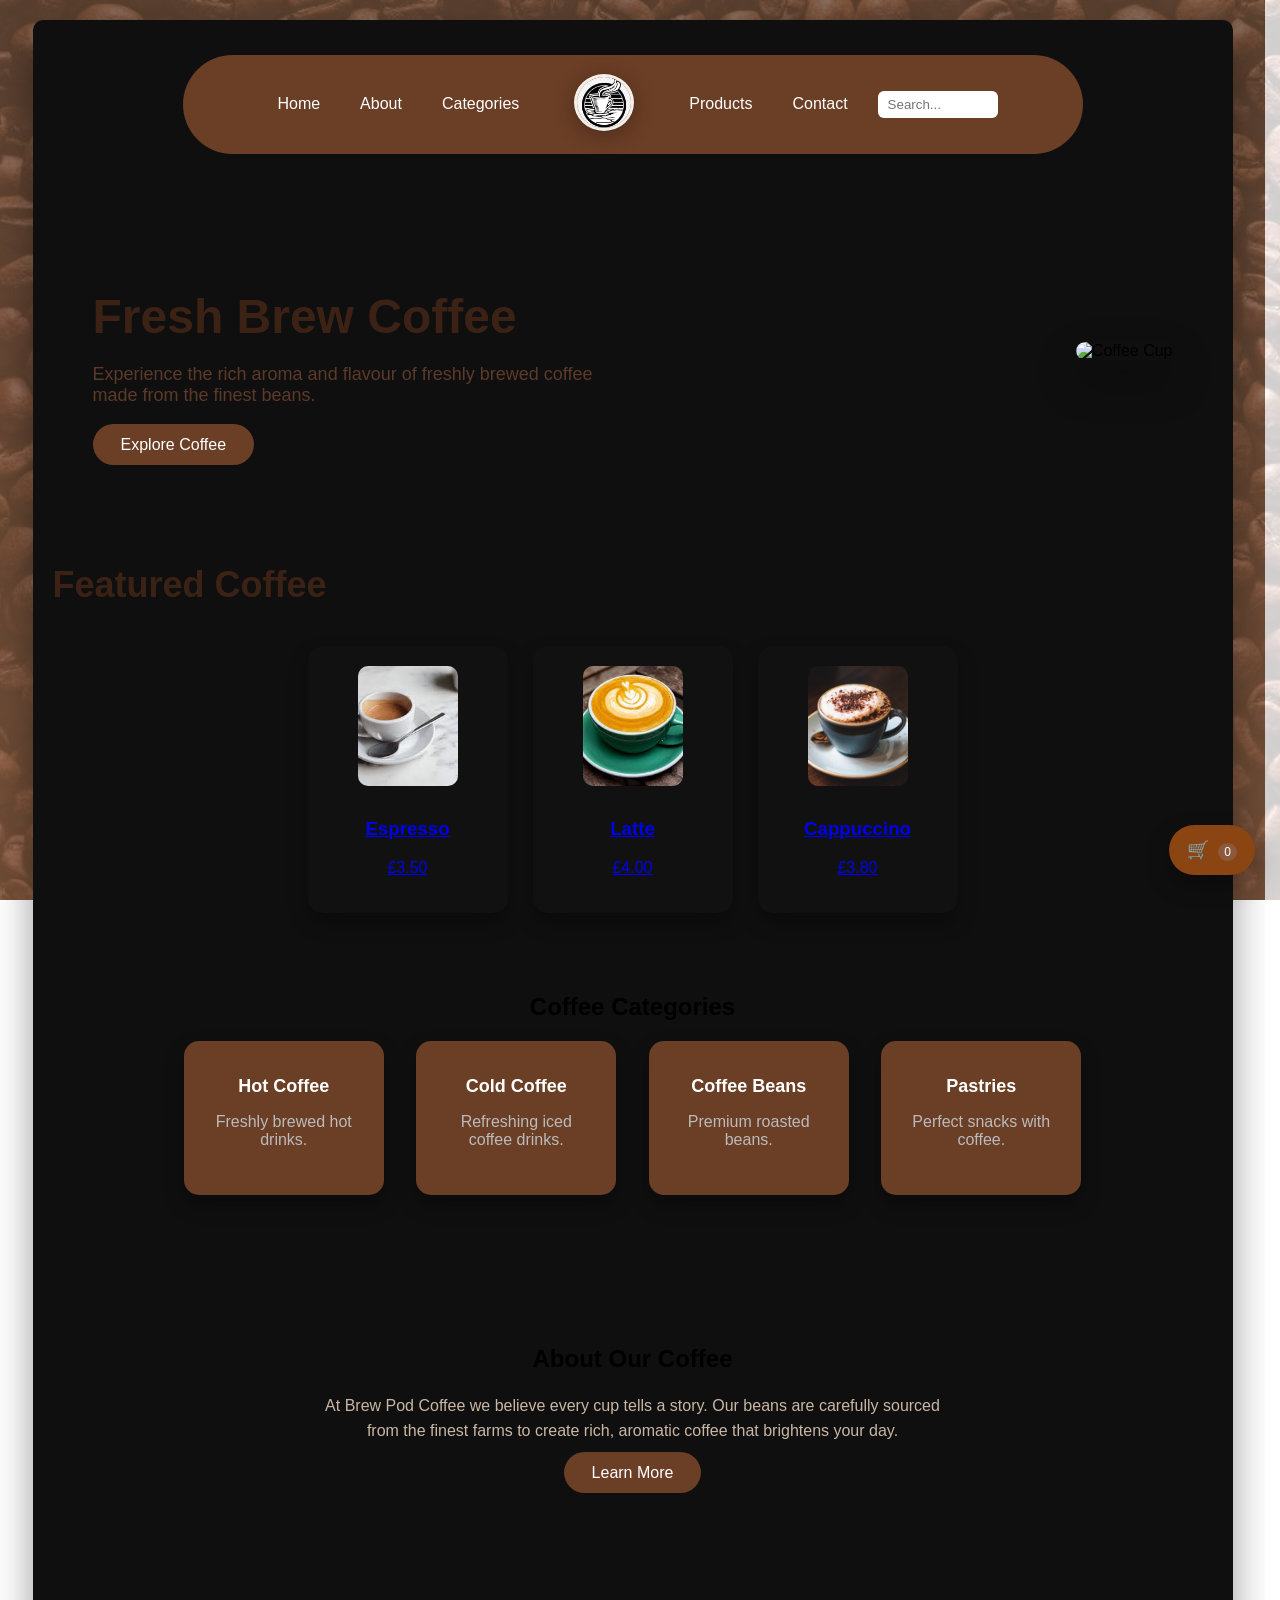
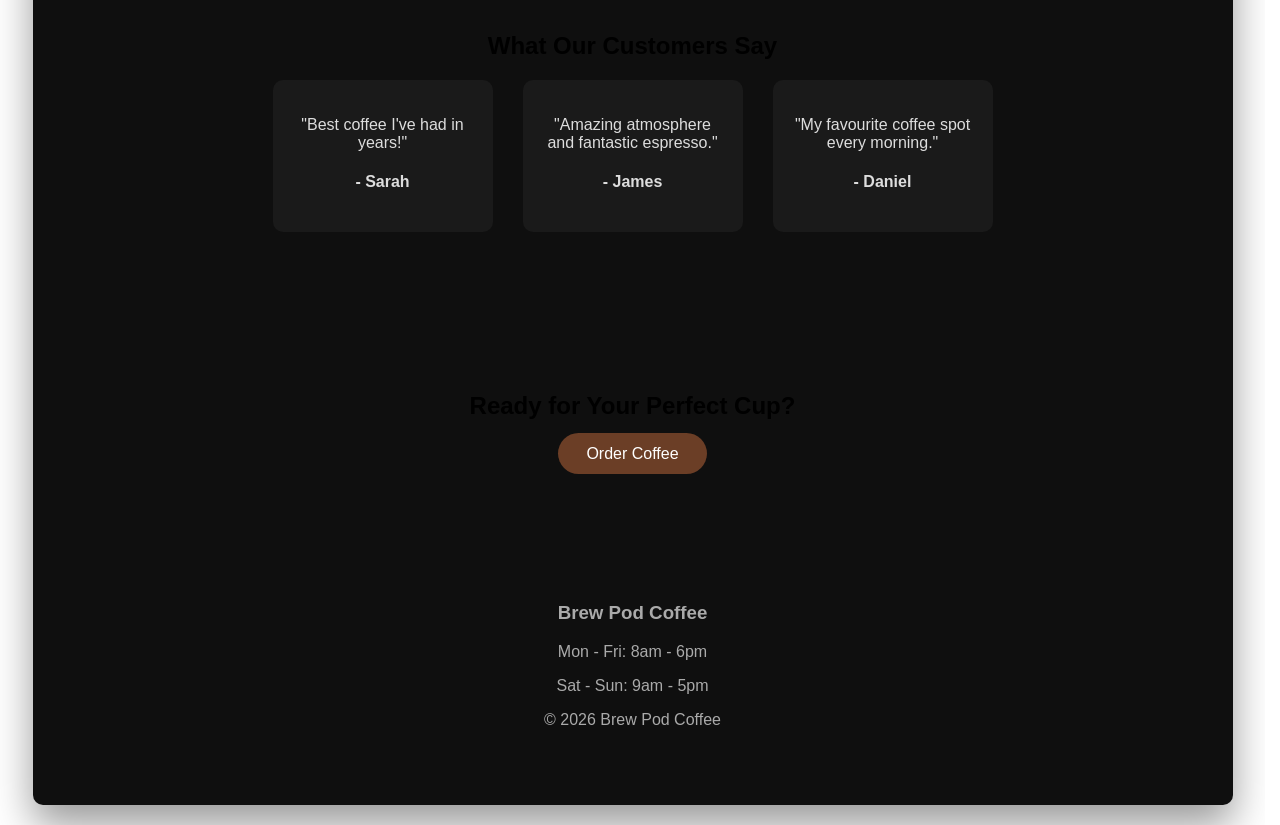
==== commit 820af2fc: "fix mobile menu and layout" ====
--- a/index.html
+++ b/index.html
@@ -1,16 +1,15 @@
 <!DOCTYPE html>
 <html lang="en">
 
-    <head>
-        <meta charset="UTF-8">
-        <meta name="viewport" content="width=device-width, initial-scale=1.0">
-        <title>Brew Pod Coffee House</title>
-
-        <link rel="stylesheet" href="assets/css/base.css">
-        <link rel="stylesheet" href="assets/css/layout.css">
-        <link rel="stylesheet" href="assets/css/components.css">
-        <link rel="stylesheet" href="assets/css/responsive.css">
-    </head>
+<head>
+    <meta charset="UTF-8">
+    <meta name="viewport" content="width=device-width, initial-scale=1.0">
+    <title>Brew Pod Coffee House</title>
+    <link rel="stylesheet" href="assets/css/base.css">
+    <link rel="stylesheet" href="assets/css/layout.css">
+    <link rel="stylesheet" href="assets/css/components.css">
+    <link rel="stylesheet" href="assets/css/responsive.css">
+</head>
 
     <body>
 
@@ -36,10 +35,6 @@
                 <a href="contact.html">Contact</a>
 
                 <input type="text" placeholder="Search..." class="search-bar" id="search-input">
-
-                <div class="menu-toggle" id="menu-toggle">
-                    ☰
-                </div>
 
             </div>
 
@@ -79,7 +74,7 @@
             </div>
 
             <div class="hero-image">
-                <img src="assets/images/coffee-cup.jpeg" alt="Coffee Cup">
+                <img src="assets/images/coffee-cup.jpeg" alt="Coffee Cup" class="hero-img">
             </div>
 
         </section>
--- a/assets/css/base.css
+++ b/assets/css/base.css
@@ -1,509 +1,279 @@
-*{
-margin:0;
-padding:0;
-box-sizing:border-box;
-}
-
-body{
-margin:0;
-font-family:Arial, Helvetica, sans-serif;
-
-background:
-linear-gradient(rgba(77, 43, 21, 0.85), rgba(120,75,45,0.9)),
-url("../images/coffee-bg.jpg");
-
-background-size:cover;
-background-position:center;
-background-attachment:fixed;
-}
-
-.products-section{
-margin-top:60px;
-}
-
-.product-grid{
-
-display:grid;
-
-grid-template-columns:repeat(3,1fr);
-
-gap:30px;
-
-}
-
-.product-card{
-
-background:#fff;
-
-border-radius:15px;
-
-padding:20px;
-
-text-align:center;
-
-transition:0.3s;
-
-}
-
-.product-card img{
-
-width:100%;
-
-border-radius:10px;
-
-margin-bottom:10px;
-
-}
-
-.product-card:hover{
-
-transform:translateY(-10px);
-
-box-shadow:0 15px 30px rgba(0,0,0,0.25);
-
-}
-
-.products-section h2{
-margin:60px 0 20px 0;
-text-align:center;
-font-size:28px;
-}
-
-.product-grid{
-display:grid;
-grid-template-columns:repeat(3,1fr);
-gap:30px;
-}
-
-.add-cart{
-margin-top:10px;
-padding:8px 16px;
-border:none;
-background:#6b3e26;
-color:white;
-border-radius:5px;
-cursor:pointer;
-transition:0.3s;
-}
-
-.add-cart:hover{
-background:#8b5a3c;
-}
-
-.products-section{
-margin-bottom:60px;
-}
-
-.products-section h2{
-font-size:28px;
-margin-bottom:25px;
-color:#4b2e1e;
-}
-
-html{
-scroll-behavior:smooth;
-}
-
-.about-mission{
-
-text-align:center;
-margin:50px 0;
-padding:20px;
-background:#111;
-border-radius:10px;
-
-}
-
-.process-grid{
-
-display:grid;
-
-grid-template-columns:repeat(3,1fr);
-
-gap:20px;
-
-margin-top:20px;
-
-}
-
-.process-card{
-
-background:#111;
-
-padding:20px;
-
-border-radius:10px;
-
-text-align:center;
-
-transition:0.3s;
-
-}
-
-.process-card:hover{
-
-transform:translateY(-5px);
-
-}
-
-.stats-grid{
-
-display:flex;
-
-justify-content:space-around;
-
-text-align:center;
-
-margin:50px 0;
-
-}
-
-.stats-grid h2{
-
-font-size:28px;
-
-color:#d2a679;
-
-}
-
-.team-card img{
-width:100%;
-height:220px;
-object-fit:cover;
-border-radius:10px;
-}
-
-.category-grid{
-
-display:grid;
-
-grid-template-columns:repeat(2,1fr);
-
-gap:25px;
-
-margin-top:30px;
-
-}
-
-.category-card{
-
-background:#8B4513; /* brown card */
-
-border-radius:15px;
-
-padding:15px;
-
-text-align:center;
-
-cursor:pointer;
-
-text-decoration:none;
-
-transition:0.3s;
-
-}
-
-.category-card img{
-
-width:100%;
-height:180px;
-
-object-fit:cover;
-
-border-radius:10px;
-
-margin-bottom:10px;
-
-}
-
-.category-card h3{
-
-position:static; /* IMPORTANT */
-
-color:white;
-
-font-size:18px;
-
-margin-top:5px;
-
-}
-
-.category-card:hover img{
-
-transform:scale(1.1);
-
-}
-
-.search-bar{
-border-radius:20px;
-padding:8px 15px;
-border:none;
-outline:none;
-}
-
-.sort-container{
-
-margin:20px 0;
-
-display:flex;
-align-items:center;
-gap:10px;
-
-}
-
-#sort-price{
-
-padding:6px 10px;
-border-radius:6px;
-border:none;
-
-}
-
-.coffee-grid{
-
-display:flex;
-
-justify-content:center; /* center items */
-
-gap:25px; /* space between */
-
-flex-wrap:wrap; /* responsive */
-
-margin-top:20px;
-
-}
-
-.coffee-card{
-
-background:#111;
-
-padding:15px;
-
-border-radius:12px;
-
-width:180px;
-
-text-align:center;
-
-transition:0.3s;
-
-}
-
-.coffee-card img{
-
-width:100%;
-
-height:120px;
-
-object-fit:cover;
-
-border-radius:10px;
-
-margin-bottom:10px;
-
-}
-
-.coffee-card{
-
-background:#111;
-
-padding:15px;
-
-border-radius:12px;
-
-width:180px;
-
-text-align:center;
-
-transition:0.3s;
-
-}
-
-.coffee-card img{
-
-width:100%;
-
-height:120px;
-
-object-fit:cover;
-
-border-radius:10px;
-
-margin-bottom:10px;
-
-}
-
-.cart-row{
-
-display:flex;
-align-items:center;
-justify-content:space-between;
-
-padding:10px 0;
-border-bottom:1px solid rgba(255,255,255,0.1);
-
-}
-
-.cart-row span:first-child{
-
-flex:1; /* pushes everything nicely */
-text-align:left;
-
-}
-
-.cart-row span:last-child{
-
-flex:1;
-text-align:right;
-
-}
-
-.qty-controls{
-
-display:flex;
-align-items:center;
-gap:8px;
-
-flex:1;
-justify-content:center;
-
-}
-
-.qty-controls button{
-
-background:#8B4513;
-
-color:white;
-
-border:none;
-
-padding:5px 10px;
-
-cursor:pointer;
-
-border-radius:5px;
-
-}
-
-/* Hamburger menu */
-
-.menu-toggle{
-display:none;
-font-size: 26px;
-color: white;
-cursor: pointer;
-}
-
-@media (max-width:768px){
-
-/* show hamburger */
-.menu-toggle{
-display:block;
-}
-
-/* stack navbar */
-.nav-group{
-flex-direction:column;
-align-items:center;
-width:100%;
-max-width:900px;
-flex-wrap:wrap;
-}
-
-/* hide everything except hamburger */
-.nav-group a,
-.nav-group input{
-display:none;
-}
-
-/* show when active */
-.nav-group.active a,
-.nav-group.active input{
-display:block;
-margin:10px 0;
-}
-
-}
-
-@media (max-width:1024px){
-
-.hero{
-flex-direction:column;
-text-align:center;
-gap:30px;
-}
-
-.hero-text{
-margin-bottom:20px;
-}
-
-}
-
-.categories{
-text-align:center;
-}
-
-.category-grid{
-justify-content:center;
-}
-
-.category-grid{
-max-width:900px;
-margin:0 auto;
-}
-
-body{
-overflow-x:hidden;
-}
-
-.content-container{
-width:100%;
-max-width:1200px;
-margin:0 auto;
-padding:20px; /* smaller for mobile */
-box-sizing:border-box;
-}
-
-/* NAV LINKS */
-.nav-links{
-display:flex;
-align-items:center;
-gap:20px;
-}
-
-/* HAMBURGER */
-.menu-toggle{
-display:none;
-font-size:26px;
-color:white;
-cursor:pointer;
-}
-
-/* MOBILE */
-@media (max-width:768px){
-
-.menu-toggle{
-display:block;
-}
-
-.nav-links{
-display:none;
-flex-direction:column;
-width:100%;
-text-align:center;
-background:#6b3e26;
-padding:15px 0;
-border-radius:10px;
-margin-top:10px;
-}
-
-.nav-links.active{
-display:flex;
-}
-
-}
-
-html, body{
-overflow-x: hidden;
-max-width: 100%;
+*, *::before, *::after {
+  box-sizing: border-box;
+}
+
+html, body {
+  margin: 0;
+  padding: 0;
+  overflow-x: hidden;
+  width: 100%;
+  max-width: 100vw;
+  position: relative;
+  scroll-behavior: smooth;
+}
+
+body {
+  font-family: Arial, Helvetica, sans-serif;
+  background:
+    linear-gradient(rgba(77, 43, 21, 0.85), rgba(120,75,45,0.9)),
+    url("../images/coffee-bg.jpg");
+  background-size: cover;
+  background-position: center;
+  background-attachment: fixed;
+  overflow-x: hidden;
+}
+
+img {
+  max-width: 100%;
+  height: auto;
+}
+
+.hero-img {
+  width: 100%;
+  max-height: 500px;
+  object-fit: cover;
+  display: block;
+}
+
+html {
+  scrollbar-gutter: stable;
+}
+
+.content-container {
+  width: 100%;
+  max-width: 1200px;
+  margin: 0 auto;
+  padding: 20px;
+  box-sizing: border-box;
+  overflow-x: hidden;
+}
+
+.search-bar {
+  border-radius: 20px;
+  padding: 8px 15px;
+  border: none;
+  outline: none;
+}
+
+.menu-toggle {
+  display: none;
+  font-size: 26px;
+  color: white;
+  cursor: pointer;
+}
+
+.sort-container {
+  margin: 20px 0;
+  display: flex;
+  align-items: center;
+  gap: 10px;
+}
+
+#sort-price {
+  padding: 6px 10px;
+  border-radius: 6px;
+  border: none;
+}
+
+.product-grid {
+  display: grid;
+  grid-template-columns: repeat(3, 1fr);
+  gap: 30px;
+}
+
+.product-card {
+  background: #fff;
+  border-radius: 15px;
+  padding: 20px;
+  text-align: center;
+  transition: 0.3s;
+}
+
+.product-card img {
+  width: 100%;
+  border-radius: 10px;
+  margin-bottom: 10px;
+}
+
+.product-card:hover {
+  transform: translateY(-10px);
+  box-shadow: 0 15px 30px rgba(0,0,0,0.25);
+}
+
+.products-section {
+  margin-top: 60px;
+  margin-bottom: 60px;
+}
+
+.products-section h2 {
+  margin: 60px 0 20px 0;
+  text-align: center;
+  font-size: 28px;
+  color: #4b2e1e;
+}
+
+.add-cart {
+  margin-top: 10px;
+  padding: 8px 16px;
+  border: none;
+  background: #6b3e26;
+  color: white;
+  border-radius: 5px;
+  cursor: pointer;
+  transition: 0.3s;
+}
+
+.add-cart:hover {
+  background: #8b5a3c;
+}
+
+.about-mission {
+  text-align: center;
+  margin: 50px 0;
+  padding: 20px;
+  background: #111;
+  border-radius: 10px;
+}
+
+.process-grid {
+  display: grid;
+  grid-template-columns: repeat(3, 1fr);
+  gap: 20px;
+  margin-top: 20px;
+}
+
+.process-card {
+  background: #111;
+  padding: 20px;
+  border-radius: 10px;
+  text-align: center;
+  transition: 0.3s;
+}
+
+.process-card:hover {
+  transform: translateY(-5px);
+}
+
+.stats-grid {
+  display: flex;
+  justify-content: space-around;
+  text-align: center;
+  margin: 50px 0;
+}
+
+.stats-grid h2 {
+  font-size: 28px;
+  color: #d2a679;
+}
+
+.category-grid {
+  display: grid;
+  grid-template-columns: repeat(2, 1fr);
+  gap: 25px;
+  margin-top: 30px;
+  max-width: 900px;
+  margin: 0 auto;
+  justify-content: center;
+}
+
+.category-card {
+  background: #8B4513;
+  border-radius: 15px;
+  padding: 15px;
+  text-align: center;
+  cursor: pointer;
+  text-decoration: none;
+  transition: 0.3s;
+  margin: 0 auto;
+}
+
+.category-card img {
+  width: 100%;
+  height: 180px;
+  object-fit: cover;
+  border-radius: 10px;
+  margin-bottom: 10px;
+}
+
+.category-card h3 {
+  position: static;
+  color: white;
+  font-size: 18px;
+  margin-top: 5px;
+}
+
+.category-card:hover img {
+  transform: scale(1.1);
+}
+
+.coffee-grid {
+  display: flex;
+  justify-content: center;
+  gap: 25px;
+  flex-wrap: wrap;
+  margin-top: 20px;
+}
+
+.coffee-card {
+  background: #111;
+  padding: 15px;
+  border-radius: 12px;
+  width: 180px;
+  text-align: center;
+  transition: 0.3s;
+}
+
+.coffee-card img {
+  width: 100%;
+  height: 120px;
+  object-fit: cover;
+  border-radius: 10px;
+  margin-bottom: 10px;
+}
+
+.cart-row {
+  display: flex;
+  align-items: center;
+  justify-content: space-between;
+  padding: 10px 0;
+  border-bottom: 1px solid rgba(255,255,255,0.1);
+}
+
+.cart-row span:first-child {
+  flex: 1;
+  text-align: left;
+}
+
+.cart-row span:last-child {
+  flex: 1;
+  text-align: right;
+}
+
+.qty-controls {
+  display: flex;
+  align-items: center;
+  gap: 8px;
+  flex: 1;
+  justify-content: center;
+}
+
+.qty-controls button {
+  background: #8B4513;
+  color: white;
+  border: none;
+  padding: 5px 10px;
+  cursor: pointer;
+  border-radius: 5px;
+}
+
+.beans-bg {
+  position: fixed;
+  top: 0;
+  left: 0;
+  width: 100vw;
+  height: 100vh;
+  object-fit: cover;
+  opacity: 0.2;
+  pointer-events: none;
+  z-index: -1;
 }
--- a/assets/css/layout.css
+++ b/assets/css/layout.css
@@ -1,25 +1,21 @@
 .page-wrapper{
-display:flex;
-justify-content:center;
-padding:60px 0;
+display:block;
+width:100%;
+padding:20px 0;
 }
 
 .content-container{
+width: 100%;
 max-width: 1200px;
-width: 90%;
 margin: 0 auto;
-background:#f8f5f2;
-border-radius:25px;
-padding:40px;
-box-shadow:0 20px 40px rgba(0,0,0,0.4);
-background:#0f0f0f;
-border-radius:10px;
+background:#f8f5f2; border-radius:25px;
+padding: 40px;
+box-shadow:0 20px 40px rgba(0,0,0,0.4); background:#0f0f0f; border-radius: 10px;
 padding:20px;
 position:relative;
 z-index:2;
-
-}
-
+box-sizing:border-box;
+}
 .nav-left,
 .nav-right{
 
@@ -316,27 +312,6 @@
 
 }
 
-.beans-bg{
-
-position:fixed;
-
-top:0;
-left:0;
-height:100vh;
-width:50vw;
-object-fit:cover;
-opacity:0.35;
-pointer-events:none;
-
-z-index:0;
-
-/* fade effect */
-
-mask-image: linear-gradient(to right, black 60%, transparent);
--webkit-mask-image: linear-gradient(to right, black 60%, transparent);
-
-}
-
 .site-card{
 position:relative;
 z-index:2;
--- a/assets/css/responsive.css
+++ b/assets/css/responsive.css
@@ -87,40 +87,6 @@
 
 }
 
-@media (max-width: 820px){
-
-.nav-group {
-    position: relative;
-}
-
-.menu-toggle {
-    display: block;
-}
-
-/* hide menu initially */
-.nav-group a,
-.nav-group input {
-    display: none;
-}
-
-/* show when active */
-.nav-group.active a,
-.nav-group.active input {
-    display: block;
-    width: 100%;
-    text-align: center;
-    margin: 10px 0;
-}
-
-.nav-group.active {
-    flex-direction: column;
-    background: #6b3e26;
-    padding: 15px;
-    border-radius: 10px;
-}
-
-}
-
 .category-grid {
     justify-content: center;
 }
@@ -156,60 +122,7 @@
 
 }
 
-@media (max-width: 768px){
-
-    .nav-group{
-        display:none;
-        flex-direction:column;
-        background:#6f3e27;
-        position:absolute;
-        top:80px;
-        left:0;
-        width:100%;
-        padding:20px;
-    }
-
-    .nav-group.active{
-        display:flex;
-    }
-
-    .hamburger{
-        display:block;
-        font-size:28px;
-        cursor:pointer;
-        color:white;
-        position:absolute;
-        right:20px;
-        top:25px;
-    }
-}
-
 @media (max-width:768px){
-
-.hamburger{
-display:block;
-font-size:28px;
-cursor:pointer;
-color:white;
-}
-
-/* HIDE MENU */
-.nav-group{
-display:none;
-flex-direction:column;
-position:absolute;
-top:70px;
-left:0;
-width:100%;
-background:#6b3e26;
-padding:20px;
-z-index:999;
-}
-
-/* SHOW WHEN ACTIVE */
-.nav-group.active{
-display:flex;
-}
 
 /* FIX CRAMPED LAYOUT */
 .nav-container{
@@ -228,25 +141,6 @@
 display:block;
 }
 
-/* stack navbar */
-.nav-group{
-flex-direction:column;
-align-items:center;
-}
-
-/* hide links BUT NOT hamburger */
-.nav-group a,
-.nav-group input{
-display:none;
-}
-
-/* when active → show */
-.nav-group.active a,
-.nav-group.active input{
-display:block;
-margin:10px 0;
-}
-
 /* KEEP hamburger visible */
 .menu-toggle{
 display:block;
@@ -254,73 +148,67 @@
 
 }
 
-/* MOBILE MENU BUTTON */
-.mobile-menu-btn{
-display:none;
-position:fixed;
-top:20px;
-left:50%;
-transform:translateX(-50%);
-font-size:28px;
-background:#111;
-color:white;
-padding:10px 15px;
-border-radius:8px;
-z-index:9999;
-cursor:pointer;
-}
-
-/* MOBILE MENU OVERLAY */
-.mobile-menu{
-position:fixed;
-top:0;
-left:0;
-width:100%;
-height:100vh;
-background:#111;
-display:flex;
-flex-direction:column;
-justify-content:center;
-align-items:center;
-gap:30px;
-opacity:0;
-pointer-events:none;
-transition:0.3s;
-z-index:9998;
-}
-
-.mobile-menu a{
-color:white;
-font-size:22px;
-text-decoration:none;
-}
-
-.mobile-menu.active{
-opacity:1;
-pointer-events:all;
-}
-
-/* CLOSE BUTTON */
-.close-btn{
-position:absolute;
-top:20px;
-left:20px;
-font-size:26px;
-color:white;
-cursor:pointer;
-}
-
-/* 🔥 BREAKPOINT */
-@media (max-width:820px){
-
-.navbar{
-display:none; /* ❌ REMOVE OLD NAVBAR */
-}
-
-.mobile-menu-btn{
-display:block; /* ✅ SHOW HAMBURGER */
-}
-
+/* MOBILE MENU BUTTON — top right corner, only on small screens */
+.mobile-menu-btn {
+  display: none;
+  position: fixed;
+  top: 15px;
+  right: 20px;
+  font-size: 26px;
+  background: #6b3e26;
+  color: white;
+  padding: 8px 14px;
+  border-radius: 8px;
+  z-index: 10000;
+  cursor: pointer;
+}
+
+/* MOBILE MENU OVERLAY — slides in from left */
+.mobile-menu {
+  position: fixed;
+  top: 0;
+  left: 0;
+  width: 100vw;
+  max-width: 100vw;  /* ADD THIS LINE */
+  height: 100vh;
+  background: #111;
+  display: flex;
+  flex-direction: column;
+  justify-content: center;
+  align-items: center;
+  gap: 30px;
+  transform: translateX(-100%);
+  transition: transform 0.3s ease;
+  z-index: 9999;
+  overflow: hidden;
+}
+
+.mobile-menu.active {
+  transform: translateX(0);
+}
+
+.mobile-menu a {
+  color: white;
+  font-size: 22px;
+  text-decoration: none;
+}
+
+.close-btn {
+  position: absolute;
+  top: 20px;
+  right: 20px;
+  font-size: 26px;
+  color: white;
+  cursor: pointer;
+}
+
+@media (max-width: 820px) {
+  .navbar {
+    display: none;
+  }
+  .mobile-menu-btn {
+    display: block;
+  }
 }
 
 @media (max-width:820px){
@@ -357,8 +245,116 @@
 }
 
 .hero-image img{
-max-width:100%;
-height:auto;
-}
+    max-width:100%;
+  }
+
+  .beans-bg{
+    display:none;
+  }
+
+  .nav-group{
+    padding:10px;
+  }
+
+    .hero{
+    flex-direction:column;
+    padding:20px;
+    width:100%;
+  }
+
+  .hero-text,
+  .hero-image{
+    width:100%;
+  }
+
+  .page-wrapper{
+    padding:10px;
+  }
+
+  .content-container{
+    width:100%;
+    max-width:100%;
+    padding:15px;
+  }
+
+  .hero{
+    flex-direction:column;
+    padding:20px;
+  }
+
+  .hero-text,
+  .hero-image{
+    min-width:0;
+    max-width:100%;
+  }
+
+}
+
+html, body {
+  overflow-x: hidden;
+  width: 100%;
+  max-width: 100vw;
+}
+
+body{
+  position:relative;
+}
+
+* {
+  box-sizing: border-box;
+}
+
+@media (max-width: 820px) {
+
+  .hero {
+    padding: 30px 15px;
+    flex-direction: column;
+    text-align: center;
+  }
+
+  .content-container {
+    padding: 15px;
+    border-radius: 10px;
+  }
+
+  .page-wrapper {
+    padding: 10px 0;
+    width: 100%;
+    overflow-x: hidden;
+  }
+
+  .hero-text {
+    max-width: 100%;
+  }
+
+  .hero-text h1 {
+    font-size: 28px;
+  }
+
+  .hero-text p {
+    font-size: 16px;
+  }
+
+  .review-grid {
+    flex-direction: column;
+    align-items: center;
+  }
+
+  .review-card {
+    width: 100%;
+  }
+
+  .about-preview {
+    padding: 30px 15px;
+  }
+
+  .cta {
+    padding: 40px 15px;
+  }
+
+  .category-card,
+  .coffee-card {
+    width: 100%;
+  }
 
 }
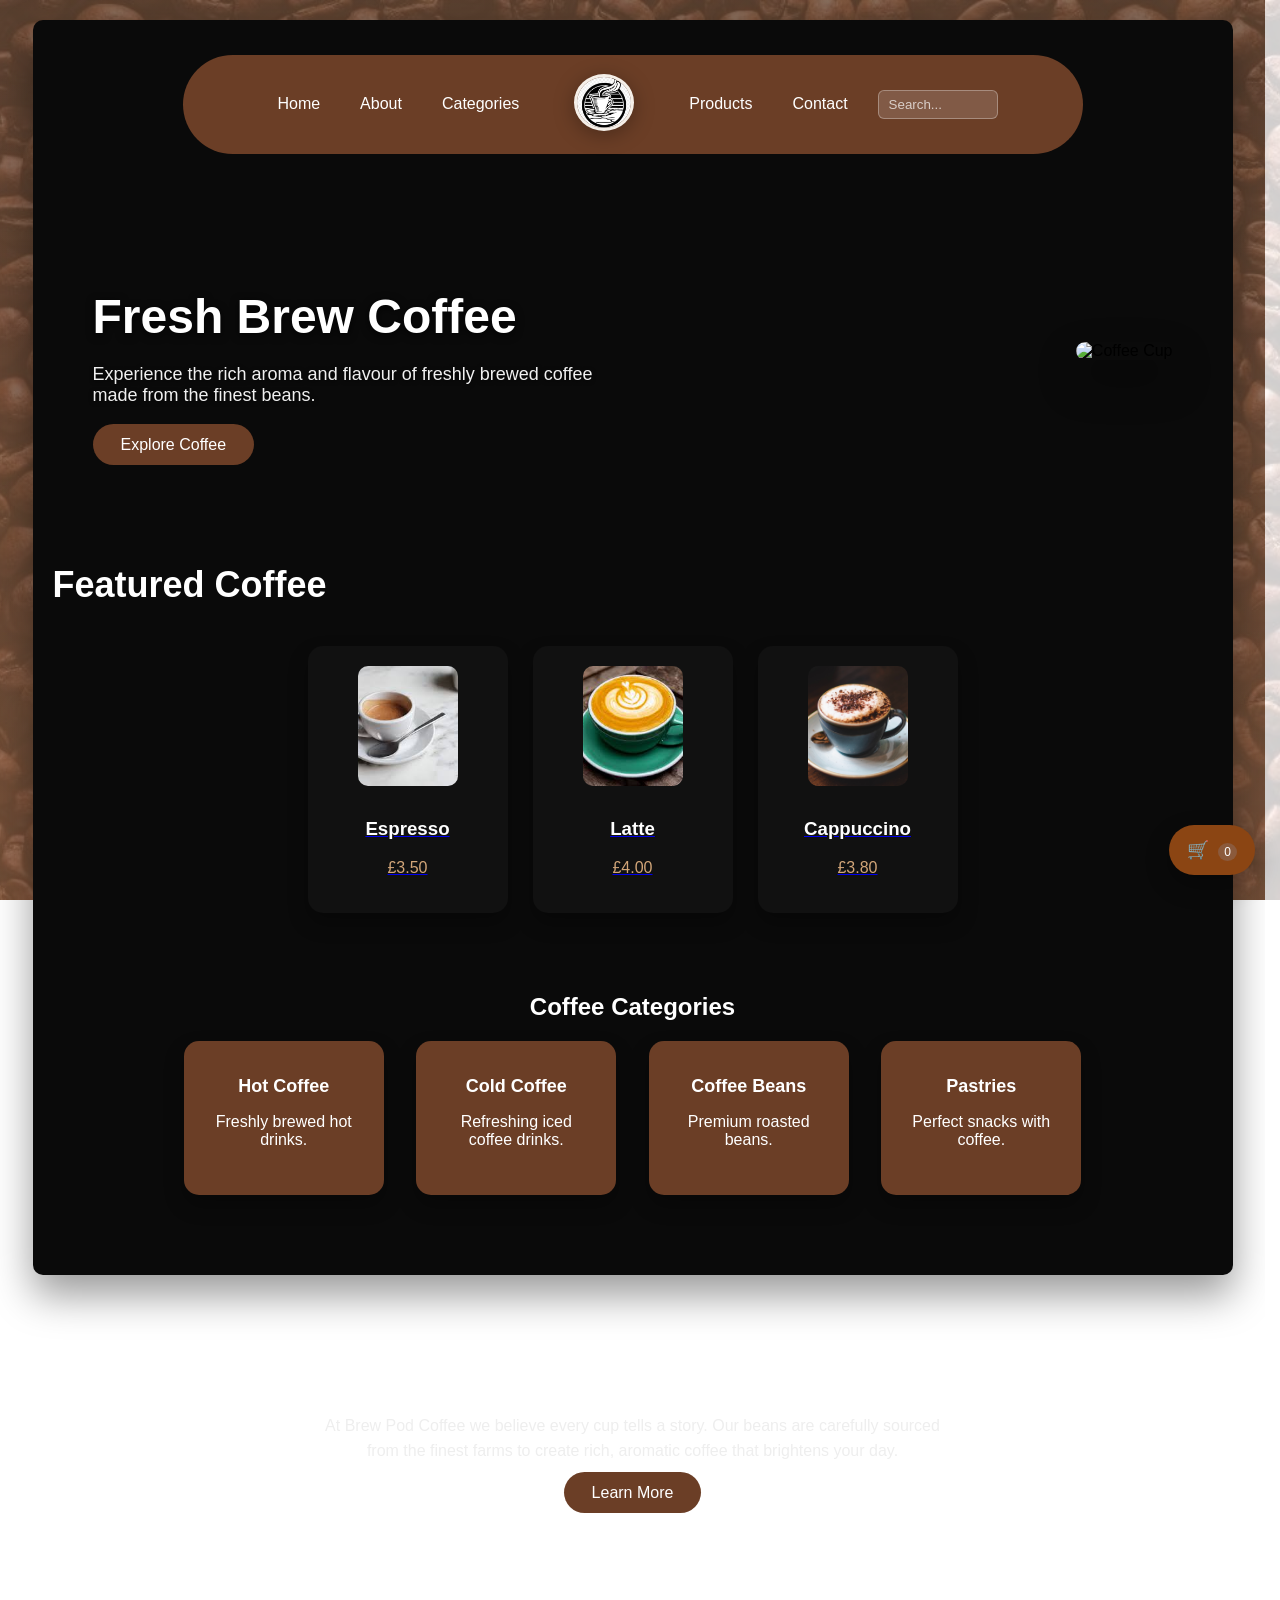
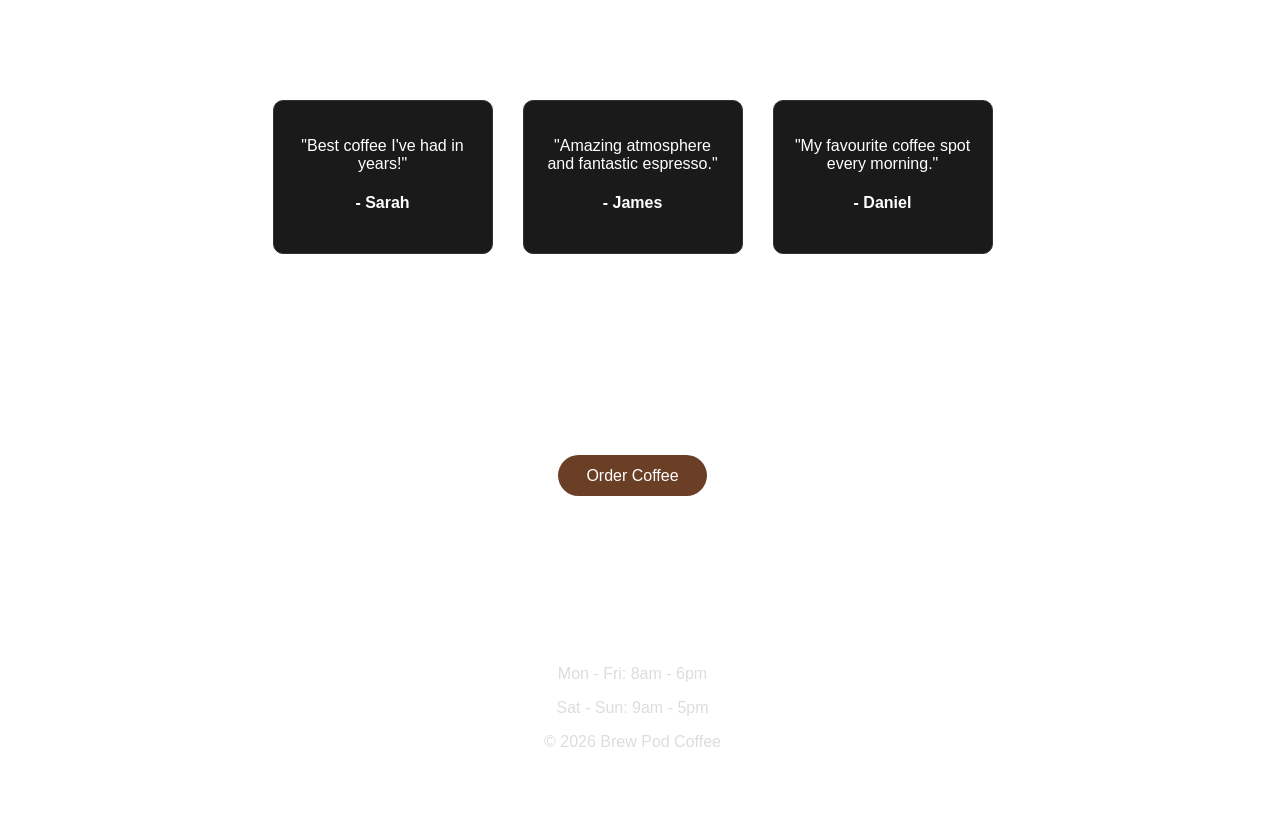
==== commit e70f277d: "link home category cards to products page" ====
--- a/index.html
+++ b/index.html
@@ -132,32 +132,27 @@
 
     <div class="category-grid">
 
-        <div class="category-card">
-
-            <h3>Hot Coffee</h3>
-            <p>Freshly brewed hot drinks.</p>
-
-        </div>
-
-        <div class="category-card">
-
-            <h3>Cold Coffee</h3>
-            <p>Refreshing iced coffee drinks.</p>
-
-        </div>
-
-        <div class="category-card">
-
-            <h3>Coffee Beans</h3>
-            <p>Premium roasted beans.</p>
-        </div>
-
-        <div class="category-card">
-            
-            <h3>Pastries</h3>
-            <p>Perfect snacks with coffee.</p>
-
-        </div>
+    <a href="products.html#hot" class="category-card">
+        <h3>Hot Coffee</h3>
+        <p>Freshly brewed hot drinks.</p>
+    </a>
+
+    <a href="products.html#cold" class="category-card">
+        <h3>Cold Coffee</h3>
+        <p>Refreshing iced coffee drinks.</p>
+    </a>
+
+    <a href="products.html#beans" class="category-card">
+        <h3>Coffee Beans</h3>
+        <p>Premium roasted beans.</p>
+    </a>
+
+    <a href="products.html#pastries" class="category-card">
+        <h3>Pastries</h3>
+        <p>Perfect snacks with coffee.</p>
+    </a>
+
+    </div>
 
 
     </div>
--- a/assets/css/base.css
+++ b/assets/css/base.css
@@ -276,4 +276,191 @@
   opacity: 0.2;
   pointer-events: none;
   z-index: -1;
+}
+
+h1, h2, h3, h4 {
+  color: #ffffff;
+}
+
+p {
+  color: #dddddd;
+}
+
+.hero-text h1 {
+  color: #ffffff;
+}
+
+.hero-text p {
+  color: #dddddd;
+}
+
+.review-card p,
+.review-card h4 {
+  color: #ffffff;
+}
+
+.review-card {
+  background: #1a1a1a;
+  border: 1px solid #333;
+}
+
+.category-card h3,
+.category-card p {
+  color: #ffffff;
+}
+
+.coffee-card h3,
+.coffee-card p {
+  color: #ffffff;
+}
+
+.about-preview h2,
+.about-preview p {
+  color: #ffffff;
+}
+
+.cta h2 {
+  color: #ffffff;
+}
+
+.footer {
+  color: #dddddd;
+}
+
+.hero-text h1 {
+  color: #ffffff !important;
+  text-shadow: 0 2px 8px rgba(0,0,0,0.8);
+}
+
+.hero-text p {
+  color: #f0f0f0 !important;
+  text-shadow: 0 1px 4px rgba(0,0,0,0.8);
+}
+
+.featured h2,
+.categories h2,
+.about-preview h2,
+.reviews h2,
+.cta h2 {
+  color: #ffffff !important;
+}
+
+.about-preview p {
+  color: #eeeeee !important;
+}
+
+.coffee-card h3 {
+  color: #ffffff !important;
+}
+
+.coffee-card p {
+  color: #d2a679 !important;
+}
+.feature-card {
+  background: #1a1a1a !important;
+  color: #ffffff !important;
+}
+
+.feature-card h3 {
+  color: #ffffff !important;
+}
+
+.feature-card p {
+  color: #dddddd !important;
+}
+
+.search-bar {
+  background: rgba(255, 255, 255, 0.15) !important;
+  color: #ffffff !important;
+  border: 1px solid rgba(255, 255, 255, 0.3) !important;
+}
+
+.search-bar::placeholder {
+  color: rgba(255, 255, 255, 0.7) !important;
+}
+.product-card {
+  background: #1a1a1a !important;
+  color: #ffffff !important;
+}
+
+.product-card h3 {
+  color: #ffffff !important;
+}
+
+.product-card .price {
+  color: #d2a679 !important;
+}
+
+.sort-container label {
+  color: #ffffff !important;
+}
+
+#sort-price {
+  background: #3a2216 !important;
+  color: #ffffff !important;
+}
+
+.content-container {
+  background: #0a0a0a !important;
+}
+
+/* CONTACT FORM */
+.contact-form input,
+.contact-form textarea {
+  background: #1a1a1a !important;
+  color: #ffffff !important;
+  border: 1px solid #444 !important;
+}
+
+.contact-form input::placeholder,
+.contact-form textarea::placeholder {
+  color: #aaaaaa !important;
+}
+
+.contact-info h2,
+.contact-info h3,
+.contact-info p,
+.contact-info li {
+  color: #ffffff !important;
+}
+
+/* CART PAGE */
+.cart-summary {
+  background: #1a1a1a !important;
+  color: #ffffff !important;
+}
+
+.cart-summary h3 {
+  color: #ffffff !important;
+}
+
+/* CART ROWS */
+.cart-row {
+  color: #ffffff !important;
+}
+
+/* FOOTER */
+.site-footer {
+  background: #0a0a0a !important;
+  color: #dddddd !important;
+}
+
+.site-footer h3,
+.site-footer p,
+.site-footer a {
+  color: #dddddd !important;
+}
+
+.products-section h2 {
+  color: #d2a679 !important;
+}
+
+.category-card h3,
+.category-card p {
+  color: #ffffff !important;
+  text-decoration: none;
+}
+
+.category-card {
+  text-decoration: none !important;
 }
--- a/assets/css/responsive.css
+++ b/assets/css/responsive.css
@@ -196,7 +196,7 @@
 .close-btn {
   position: absolute;
   top: 20px;
-  right: 20px;
+  left: 20px;
   font-size: 26px;
   color: white;
   cursor: pointer;
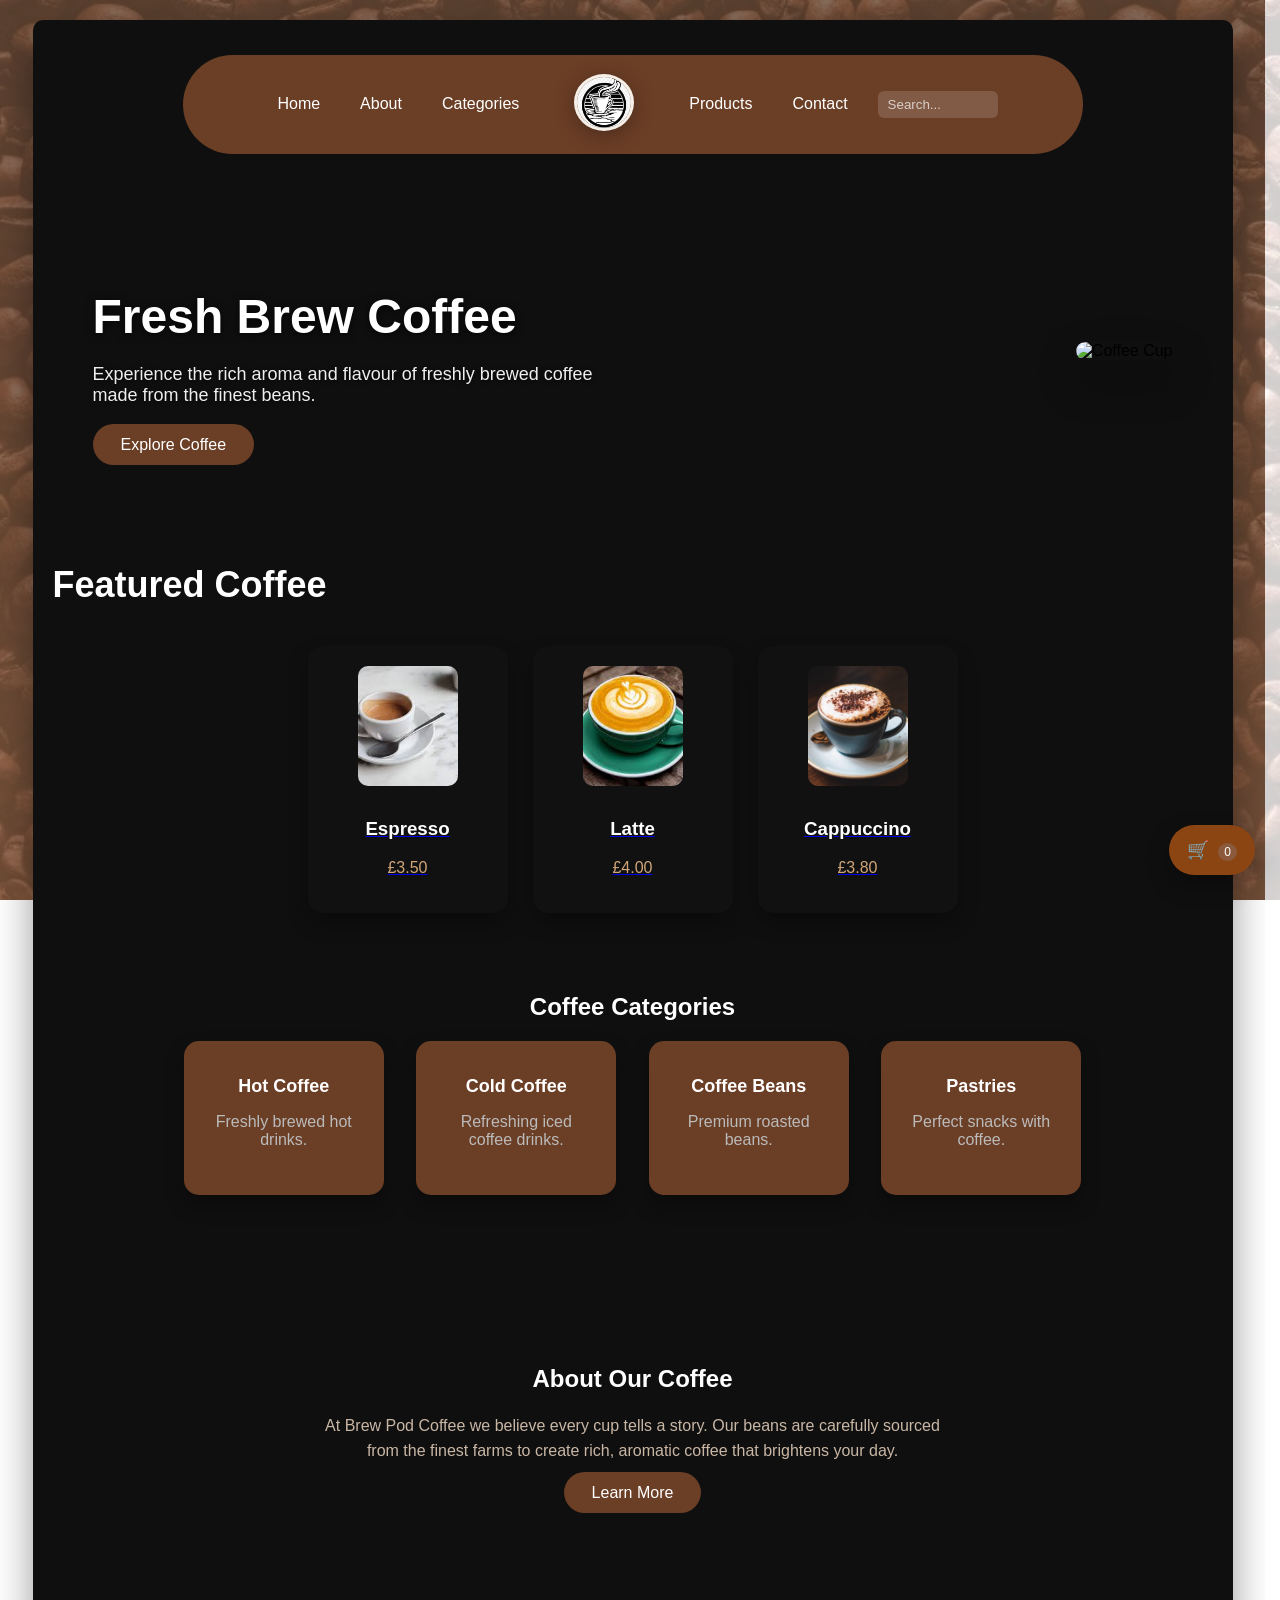
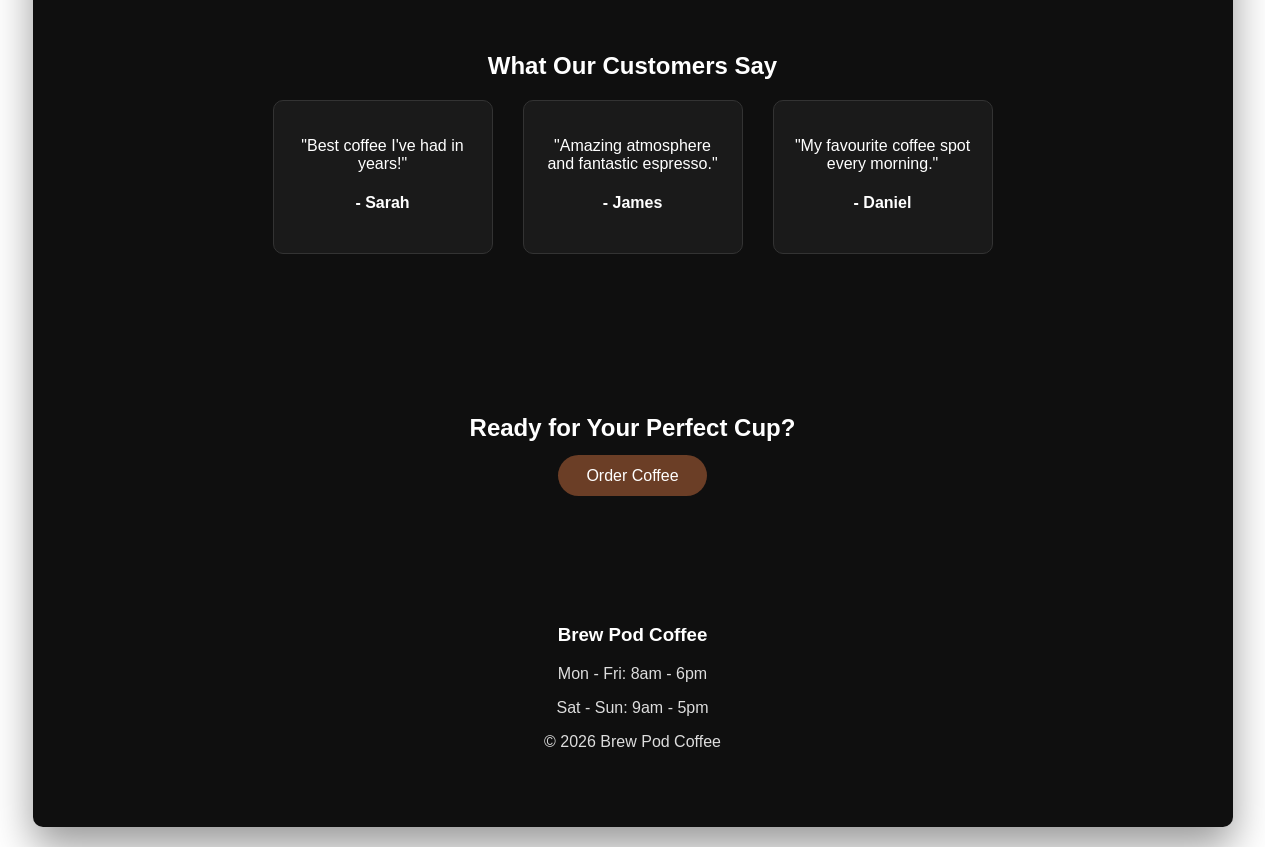
==== commit e3d2f6f5: "fix index.html extra div" ====
--- a/index.html
+++ b/index.html
@@ -154,9 +154,6 @@
 
     </div>
 
-
-    </div>
-
 </section>
 
 <section class="about-preview">
--- a/assets/css/base.css
+++ b/assets/css/base.css
@@ -12,11 +12,13 @@
   scroll-behavior: smooth;
 }
 
+html {
+  scrollbar-gutter: stable;
+}
+
 body {
   font-family: Arial, Helvetica, sans-serif;
-  background:
-    linear-gradient(rgba(77, 43, 21, 0.85), rgba(120,75,45,0.9)),
-    url("../images/coffee-bg.jpg");
+  background: linear-gradient(rgba(77, 43, 21, 0.85), rgba(120,75,45,0.9));
   background-size: cover;
   background-position: center;
   background-attachment: fixed;
@@ -33,237 +35,6 @@
   max-height: 500px;
   object-fit: cover;
   display: block;
-}
-
-html {
-  scrollbar-gutter: stable;
-}
-
-.content-container {
-  width: 100%;
-  max-width: 1200px;
-  margin: 0 auto;
-  padding: 20px;
-  box-sizing: border-box;
-  overflow-x: hidden;
-}
-
-.search-bar {
-  border-radius: 20px;
-  padding: 8px 15px;
-  border: none;
-  outline: none;
-}
-
-.menu-toggle {
-  display: none;
-  font-size: 26px;
-  color: white;
-  cursor: pointer;
-}
-
-.sort-container {
-  margin: 20px 0;
-  display: flex;
-  align-items: center;
-  gap: 10px;
-}
-
-#sort-price {
-  padding: 6px 10px;
-  border-radius: 6px;
-  border: none;
-}
-
-.product-grid {
-  display: grid;
-  grid-template-columns: repeat(3, 1fr);
-  gap: 30px;
-}
-
-.product-card {
-  background: #fff;
-  border-radius: 15px;
-  padding: 20px;
-  text-align: center;
-  transition: 0.3s;
-}
-
-.product-card img {
-  width: 100%;
-  border-radius: 10px;
-  margin-bottom: 10px;
-}
-
-.product-card:hover {
-  transform: translateY(-10px);
-  box-shadow: 0 15px 30px rgba(0,0,0,0.25);
-}
-
-.products-section {
-  margin-top: 60px;
-  margin-bottom: 60px;
-}
-
-.products-section h2 {
-  margin: 60px 0 20px 0;
-  text-align: center;
-  font-size: 28px;
-  color: #4b2e1e;
-}
-
-.add-cart {
-  margin-top: 10px;
-  padding: 8px 16px;
-  border: none;
-  background: #6b3e26;
-  color: white;
-  border-radius: 5px;
-  cursor: pointer;
-  transition: 0.3s;
-}
-
-.add-cart:hover {
-  background: #8b5a3c;
-}
-
-.about-mission {
-  text-align: center;
-  margin: 50px 0;
-  padding: 20px;
-  background: #111;
-  border-radius: 10px;
-}
-
-.process-grid {
-  display: grid;
-  grid-template-columns: repeat(3, 1fr);
-  gap: 20px;
-  margin-top: 20px;
-}
-
-.process-card {
-  background: #111;
-  padding: 20px;
-  border-radius: 10px;
-  text-align: center;
-  transition: 0.3s;
-}
-
-.process-card:hover {
-  transform: translateY(-5px);
-}
-
-.stats-grid {
-  display: flex;
-  justify-content: space-around;
-  text-align: center;
-  margin: 50px 0;
-}
-
-.stats-grid h2 {
-  font-size: 28px;
-  color: #d2a679;
-}
-
-.category-grid {
-  display: grid;
-  grid-template-columns: repeat(2, 1fr);
-  gap: 25px;
-  margin-top: 30px;
-  max-width: 900px;
-  margin: 0 auto;
-  justify-content: center;
-}
-
-.category-card {
-  background: #8B4513;
-  border-radius: 15px;
-  padding: 15px;
-  text-align: center;
-  cursor: pointer;
-  text-decoration: none;
-  transition: 0.3s;
-  margin: 0 auto;
-}
-
-.category-card img {
-  width: 100%;
-  height: 180px;
-  object-fit: cover;
-  border-radius: 10px;
-  margin-bottom: 10px;
-}
-
-.category-card h3 {
-  position: static;
-  color: white;
-  font-size: 18px;
-  margin-top: 5px;
-}
-
-.category-card:hover img {
-  transform: scale(1.1);
-}
-
-.coffee-grid {
-  display: flex;
-  justify-content: center;
-  gap: 25px;
-  flex-wrap: wrap;
-  margin-top: 20px;
-}
-
-.coffee-card {
-  background: #111;
-  padding: 15px;
-  border-radius: 12px;
-  width: 180px;
-  text-align: center;
-  transition: 0.3s;
-}
-
-.coffee-card img {
-  width: 100%;
-  height: 120px;
-  object-fit: cover;
-  border-radius: 10px;
-  margin-bottom: 10px;
-}
-
-.cart-row {
-  display: flex;
-  align-items: center;
-  justify-content: space-between;
-  padding: 10px 0;
-  border-bottom: 1px solid rgba(255,255,255,0.1);
-}
-
-.cart-row span:first-child {
-  flex: 1;
-  text-align: left;
-}
-
-.cart-row span:last-child {
-  flex: 1;
-  text-align: right;
-}
-
-.qty-controls {
-  display: flex;
-  align-items: center;
-  gap: 8px;
-  flex: 1;
-  justify-content: center;
-}
-
-.qty-controls button {
-  background: #8B4513;
-  color: white;
-  border: none;
-  padding: 5px 10px;
-  cursor: pointer;
-  border-radius: 5px;
 }
 
 .beans-bg {
@@ -278,6 +49,19 @@
   z-index: -1;
 }
 
+/* LAYOUT */
+.content-container {
+  width: 100%;
+  max-width: 1200px;
+  margin: 0 auto;
+  padding: 20px;
+  box-sizing: border-box;
+  overflow-x: hidden;
+  background: #0f0f0f;
+  border-radius: 10px;
+}
+
+/* TYPOGRAPHY */
 h1, h2, h3, h4 {
   color: #ffffff;
 }
@@ -286,12 +70,124 @@
   color: #dddddd;
 }
 
+/* NAVBAR */
+.search-bar {
+  border-radius: 20px;
+  padding: 8px 15px;
+  border: none;
+  outline: none;
+  background: rgba(255,255,255,0.15);
+  color: #ffffff;
+  border: 1px solid rgba(255,255,255,0.3);
+}
+
+.search-bar::placeholder {
+  color: rgba(255,255,255,0.7);
+}
+
+.menu-toggle {
+  display: none;
+  font-size: 26px;
+  color: white;
+  cursor: pointer;
+}
+
+/* HERO */
 .hero-text h1 {
   color: #ffffff;
+  text-shadow: 0 2px 8px rgba(0,0,0,0.8);
 }
 
 .hero-text p {
-  color: #dddddd;
+  color: #f0f0f0;
+  text-shadow: 0 1px 4px rgba(0,0,0,0.8);
+}
+
+/* FEATURED COFFEE CARDS */
+.coffee-card {
+  background: #1a1a1a;
+  padding: 15px;
+  border-radius: 12px;
+  width: 180px;
+  text-align: center;
+  transition: 0.3s;
+}
+
+.coffee-card img {
+  width: 100%;
+  height: 120px;
+  object-fit: cover;
+  border-radius: 10px;
+  margin-bottom: 10px;
+}
+
+.coffee-card h3 {
+  color: #ffffff;
+}
+
+.coffee-card p {
+  color: #d2a679;
+}
+
+.coffee-grid {
+  display: flex;
+  justify-content: center;
+  gap: 25px;
+  flex-wrap: wrap;
+  margin-top: 20px;
+}
+
+/* CATEGORY CARDS */
+.category-grid {
+  display: grid;
+  grid-template-columns: repeat(4, 1fr);
+  gap: 25px;
+  margin: 20px auto;
+  max-width: 900px;
+  justify-content: center;
+}
+
+.category-card {
+  background: #6b3e26;
+  border-radius: 15px;
+  padding: 15px;
+  text-align: center;
+  cursor: pointer;
+  text-decoration: none;
+  transition: 0.3s;
+  display: block;
+}
+
+.category-card img {
+  width: 100%;
+  height: 180px;
+  object-fit: cover;
+  border-radius: 10px;
+  margin-bottom: 10px;
+}
+
+.category-card h3 {
+  color: #ffffff;
+  font-size: 18px;
+  margin-top: 5px;
+}
+
+.category-card p {
+  color: #f0ddd0;
+}
+
+.category-card:hover {
+  transform: translateY(-5px);
+}
+
+/* REVIEWS */
+.review-card {
+  background: #1a1a1a;
+  border: 1px solid #333;
+  padding: 20px;
+  border-radius: 10px;
+  width: 220px;
+  color: #ddd;
 }
 
 .review-card p,
@@ -299,168 +195,285 @@
   color: #ffffff;
 }
 
-.review-card {
-  background: #1a1a1a;
-  border: 1px solid #333;
-}
-
-.category-card h3,
-.category-card p {
-  color: #ffffff;
-}
-
-.coffee-card h3,
-.coffee-card p {
-  color: #ffffff;
-}
-
+/* ABOUT PREVIEW */
 .about-preview h2,
 .about-preview p {
   color: #ffffff;
 }
 
+/* CTA */
 .cta h2 {
   color: #ffffff;
 }
 
+/* FOOTER */
 .footer {
+  text-align: center;
+  padding: 40px;
   color: #dddddd;
 }
 
-.hero-text h1 {
-  color: #ffffff !important;
-  text-shadow: 0 2px 8px rgba(0,0,0,0.8);
-}
-
-.hero-text p {
-  color: #f0f0f0 !important;
-  text-shadow: 0 1px 4px rgba(0,0,0,0.8);
-}
-
-.featured h2,
-.categories h2,
-.about-preview h2,
-.reviews h2,
-.cta h2 {
-  color: #ffffff !important;
-}
-
-.about-preview p {
-  color: #eeeeee !important;
-}
-
-.coffee-card h3 {
-  color: #ffffff !important;
-}
-
-.coffee-card p {
-  color: #d2a679 !important;
-}
+.site-footer {
+  background: #0a0a0a;
+  color: #dddddd;
+  padding: 40px;
+}
+
+.site-footer h3,
+.site-footer p,
+.site-footer a {
+  color: #dddddd;
+}
+
+/* PRODUCT CARDS */
+.product-grid {
+  display: grid;
+  grid-template-columns: repeat(3, 1fr);
+  gap: 30px;
+}
+
+.product-card {
+  background: #1a1a1a;
+  border-radius: 15px;
+  padding: 20px;
+  text-align: center;
+  transition: 0.3s;
+  color: #ffffff;
+}
+
+.product-card img {
+  width: 100%;
+  border-radius: 10px;
+  margin-bottom: 10px;
+}
+
+.product-card h3 {
+  color: #ffffff;
+}
+
+.product-card .price {
+  color: #d2a679;
+}
+
+.product-card:hover {
+  transform: translateY(-10px);
+  box-shadow: 0 15px 30px rgba(0,0,0,0.25);
+}
+
+.products-section {
+  margin-top: 60px;
+  margin-bottom: 60px;
+}
+
+.products-section h2 {
+  margin: 60px 0 20px 0;
+  text-align: center;
+  font-size: 28px;
+  color: #d2a679;
+}
+
+.add-cart {
+  margin-top: 10px;
+  padding: 8px 16px;
+  border: none;
+  background: #6b3e26;
+  color: white;
+  border-radius: 5px;
+  cursor: pointer;
+  transition: 0.3s;
+}
+
+.add-cart:hover {
+  background: #8b5a3c;
+}
+
+/* SORT */
+.sort-container {
+  margin: 20px 0;
+  display: flex;
+  align-items: center;
+  gap: 10px;
+}
+
+.sort-container label {
+  color: #ffffff;
+}
+
+#sort-price {
+  padding: 6px 10px;
+  border-radius: 6px;
+  border: none;
+  background: #3a2216;
+  color: #ffffff;
+}
+
+/* ABOUT PAGE */
+.about-mission {
+  text-align: center;
+  margin: 50px 0;
+  padding: 20px;
+  background: #111;
+  border-radius: 10px;
+}
+
+.process-grid {
+  display: grid;
+  grid-template-columns: repeat(3, 1fr);
+  gap: 20px;
+  margin-top: 20px;
+}
+
+.process-card {
+  background: #111;
+  padding: 20px;
+  border-radius: 10px;
+  text-align: center;
+  transition: 0.3s;
+  color: #ffffff;
+}
+
+.process-card h3,
+.process-card p {
+  color: #ffffff;
+}
+
+.process-card:hover {
+  transform: translateY(-5px);
+}
+
+.stats-grid {
+  display: flex;
+  justify-content: space-around;
+  text-align: center;
+  margin: 50px 0;
+}
+
+.stats-grid h2 {
+  font-size: 28px;
+  color: #d2a679;
+}
+
 .feature-card {
-  background: #1a1a1a !important;
-  color: #ffffff !important;
+  background: #1a1a1a;
+  padding: 25px;
+  border-radius: 10px;
+  box-shadow: 0 8px 20px rgba(0,0,0,0.1);
+  transition: 0.3s;
+  color: #ffffff;
 }
 
 .feature-card h3 {
-  color: #ffffff !important;
+  color: #ffffff;
 }
 
 .feature-card p {
-  color: #dddddd !important;
-}
-
-.search-bar {
-  background: rgba(255, 255, 255, 0.15) !important;
-  color: #ffffff !important;
-  border: 1px solid rgba(255, 255, 255, 0.3) !important;
-}
-
-.search-bar::placeholder {
-  color: rgba(255, 255, 255, 0.7) !important;
-}
-.product-card {
-  background: #1a1a1a !important;
-  color: #ffffff !important;
-}
-
-.product-card h3 {
-  color: #ffffff !important;
-}
-
-.product-card .price {
-  color: #d2a679 !important;
-}
-
-.sort-container label {
-  color: #ffffff !important;
-}
-
-#sort-price {
-  background: #3a2216 !important;
-  color: #ffffff !important;
-}
-
-.content-container {
-  background: #0a0a0a !important;
-}
-
-/* CONTACT FORM */
+  color: #dddddd;
+}
+
+.feature-card:hover {
+  transform: translateY(-8px);
+}
+
+/* CONTACT PAGE */
 .contact-form input,
 .contact-form textarea {
-  background: #1a1a1a !important;
-  color: #ffffff !important;
-  border: 1px solid #444 !important;
+  background: #1a1a1a;
+  color: #ffffff;
+  border: 1px solid #444;
+  padding: 10px;
+  border-radius: 6px;
+  width: 100%;
 }
 
 .contact-form input::placeholder,
 .contact-form textarea::placeholder {
-  color: #aaaaaa !important;
+  color: #aaaaaa;
 }
 
 .contact-info h2,
 .contact-info h3,
 .contact-info p,
 .contact-info li {
-  color: #ffffff !important;
+  color: #ffffff;
 }
 
 /* CART PAGE */
 .cart-summary {
+  background: #1a1a1a;
+  color: #ffffff;
+  margin-top: 30px;
+  padding: 20px;
+  border-radius: 8px;
+  text-align: center;
+}
+
+.cart-summary h3 {
+  color: #ffffff;
+}
+
+.cart-row {
+  display: flex;
+  align-items: center;
+  justify-content: space-between;
+  padding: 10px 0;
+  border-bottom: 1px solid rgba(255,255,255,0.1);
+  color: #ffffff;
+}
+
+.cart-row span:first-child {
+  flex: 1;
+  text-align: left;
+}
+
+.cart-row span:last-child {
+  flex: 1;
+  text-align: right;
+}
+
+.qty-controls {
+  display: flex;
+  align-items: center;
+  gap: 8px;
+  flex: 1;
+  justify-content: center;
+}
+
+.qty-controls button {
+  background: #8B4513;
+  color: white;
+  border: none;
+  padding: 5px 10px;
+  cursor: pointer;
+  border-radius: 5px;
+}
+
+.feature-card,
+.product-card,
+.cart-summary {
   background: #1a1a1a !important;
+}
+
+.feature-card h3,
+.feature-card p,
+.product-card h3,
+.cart-summary h3,
+.cart-summary p {
   color: #ffffff !important;
 }
 
-.cart-summary h3 {
+.product-card .price {
+  color: #d2a679 !important;
+}
+
+.hero-text h1 {
   color: #ffffff !important;
 }
 
-/* CART ROWS */
-.cart-row {
+.hero-text p {
+  color: #eeeeee !important;
+}
+
+.featured h2,
+.categories h2 {
   color: #ffffff !important;
-}
-
-/* FOOTER */
-.site-footer {
-  background: #0a0a0a !important;
-  color: #dddddd !important;
-}
-
-.site-footer h3,
-.site-footer p,
-.site-footer a {
-  color: #dddddd !important;
-}
-
-.products-section h2 {
-  color: #d2a679 !important;
-}
-
-.category-card h3,
-.category-card p {
-  color: #ffffff !important;
-  text-decoration: none;
-}
-
-.category-card {
-  text-decoration: none !important;
 }
